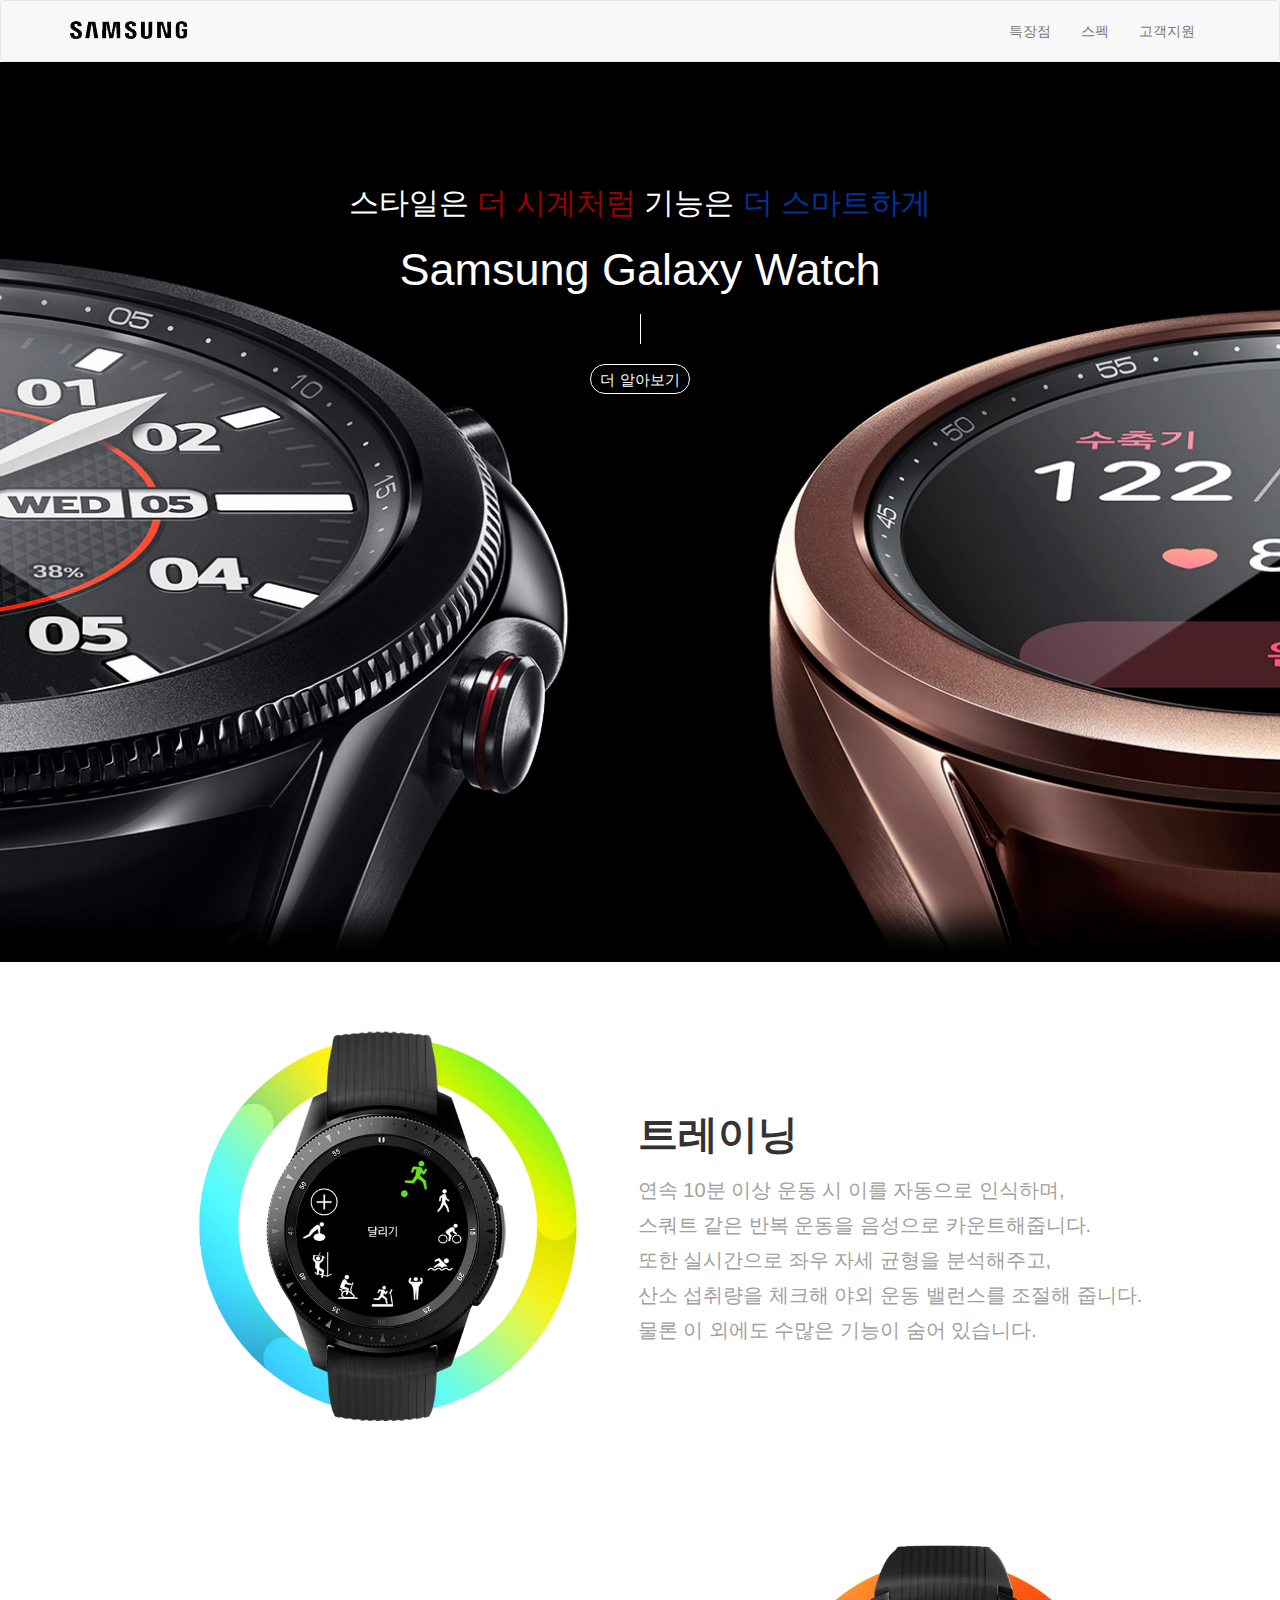
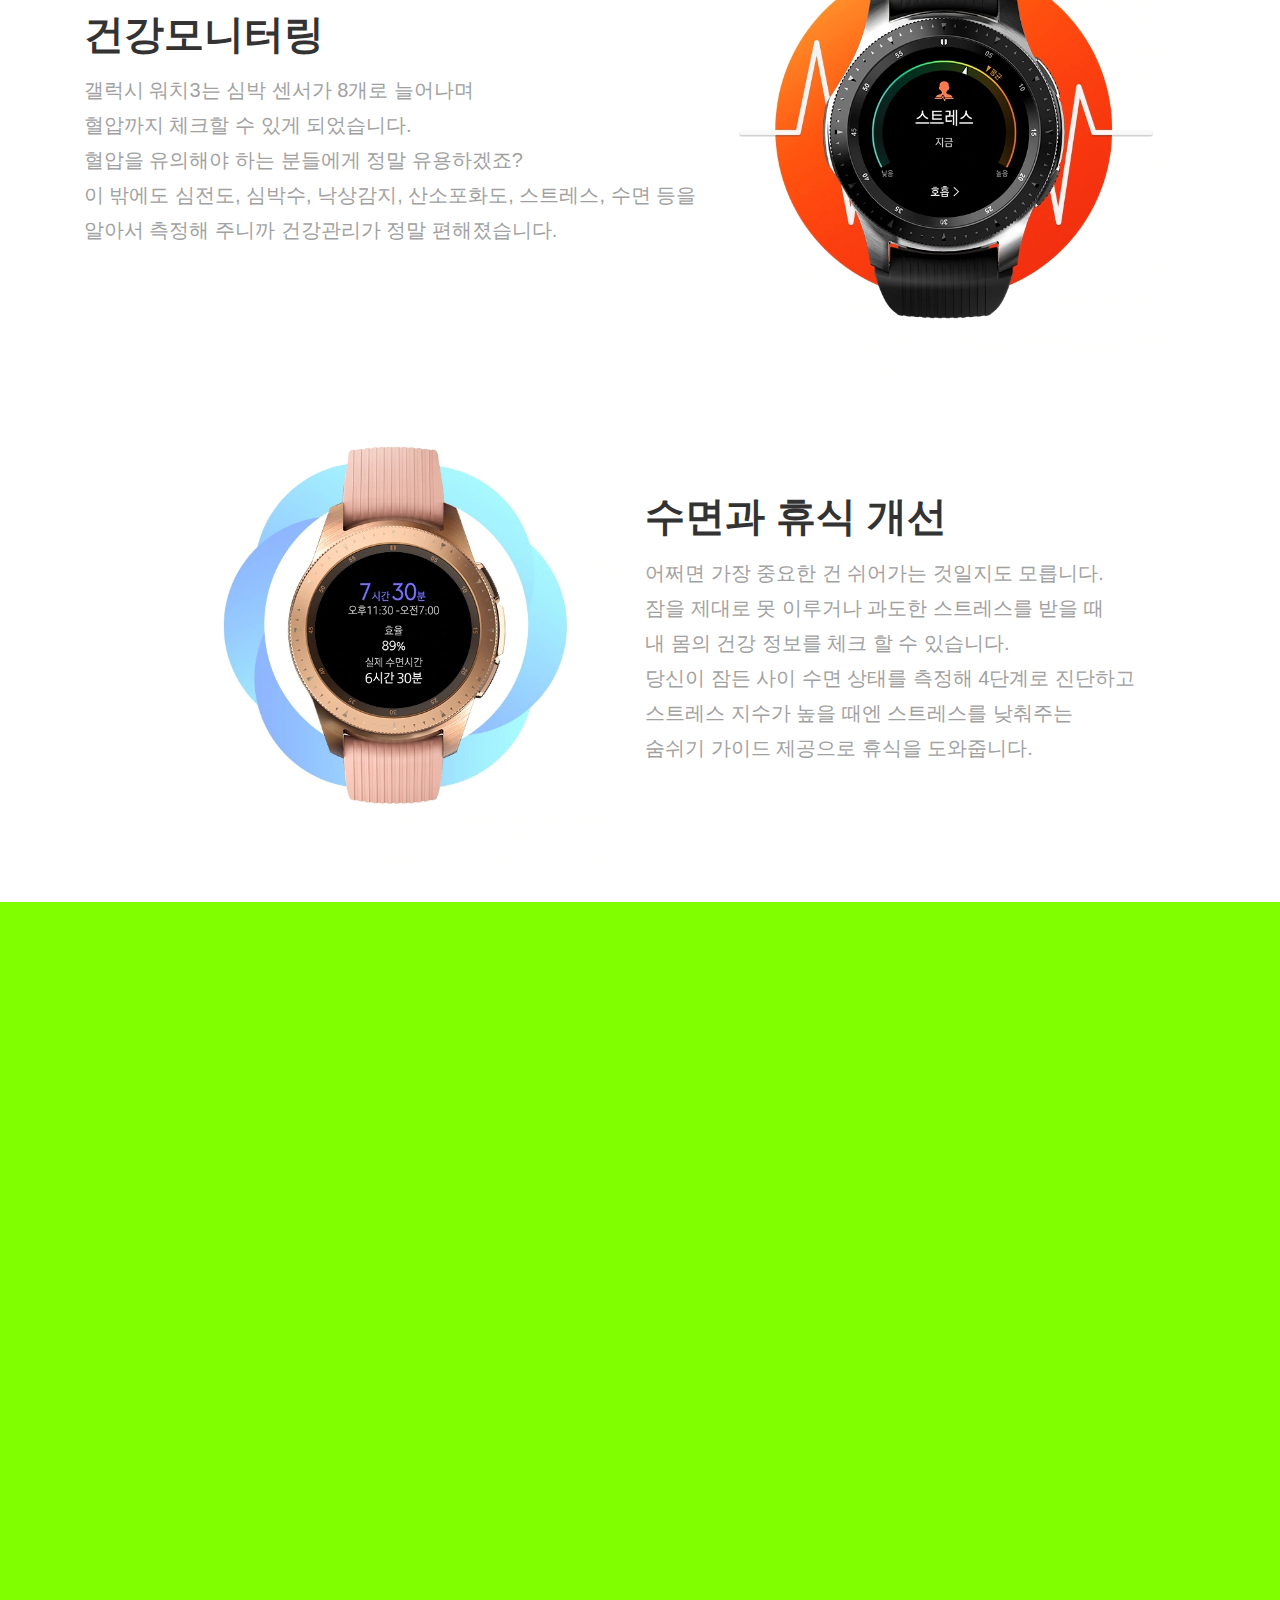
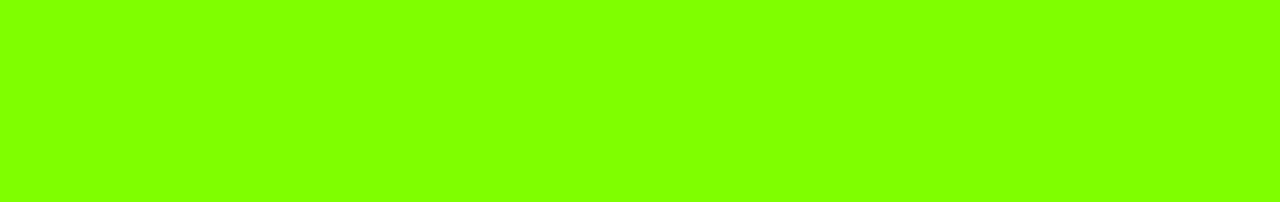
==== index.html @ 2d87972a "Galaxy" ====
<!DOCTYPE html>
<html lang="ko">
<head>
    <meta charset="UTF-8">
    <meta name="viewport" content="width=device-width, initial-scale=1.0">
    <title>bootstrap</title>
    <!-- bootstrap -->
    <link rel="stylesheet" href="https://maxcdn.bootstrapcdn.com/bootstrap/3.4.1/css/bootstrap.min.css">
    <link href="https://fonts.googleapis.com/css?family=Montserrat" rel="stylesheet">
    <script src="https://ajax.googleapis.com/ajax/libs/jquery/3.5.1/jquery.min.js"></script>
    <script src="https://maxcdn.bootstrapcdn.com/bootstrap/3.4.1/js/bootstrap.min.js"></script>
    <!-- css -->
    <link rel="stylesheet" href="css/style.css">
</head>
<body>
    <nav class="navbar navbar-default">
        <div class="container">
            <div class="navbar-header">
                <button type="button" class="navbar-toggle" data-toggle="collapse" data-target="#myNavbar">
                    <span class="icon-bar"></span>
                    <span class="icon-bar"></span>
                    <span class="icon-bar"></span>
                </button>
                <a href="#section01" class="navbar-brand"><img src="images/logo.png" alt=""></a>
            </div>
            <div class="collapse navbar-collapse" id="myNavbar">
                <ul class="nav navbar-nav navbar-right">
                    <li><a href="#section02">특장점</a></li>
                    <li><a href="#section03">스펙</a></li>
                    <li><a href="#section04">고객지원</a></li>
                </ul>
            </div>
        </div>
    </nav>
    <section id="section01">
        <div class="container-fluid">
            <div class="row">
                <div class="col-sm-12 text-center main-text">
                    <p class="white-text sub-text">스타일은 <span class="red">더 시계처럼 </span>기능은 <span class="blue">더 스마트하게</span>
                    <h1 class="white-text big-text">Samsung Galaxy Watch</h1>
                    <div class="bar"></div>
                    <a href="#section02" class="more-text"><p>더 알아보기</p></a>
                </div>
            </div>
        </div>
    </section>
    <!-- section01 end-->
    <section id="section02">
        <div class="container padding">
            <div class="row">
                <div class="col-md-4 content-img content01">
                    <img src="images/content01-img.webp" alt="">
                    <div class="content01-text">
                        <p class="content-main-text">트레이닝</p>
                        <p class="content-sub-text">연속 10분 이상 운동 시 이를 자동으로 인식하며,<br> 스쿼트 같은 반복 운동을 음성으로 카운트해줍니다.<br> 또한 실시간으로 좌우 자세 균형을 분석해주고,<br>산소 섭취량을 체크해 야외 운동 밸런스를 조절해 줍니다.<br>물론 이 외에도 수많은 기능이 숨어 있습니다.</p>
                    </div>
                </div>
            <div class="row">
                <div class="col-md-4 content-img content02">
                    <div class="content02-text">
                        <p class="content-main-text">건강모니터링</p>
                        <p class="content-sub-text">갤럭시 워치3는 심박 센서가 8개로 늘어나며<br>혈압까지 체크할 수 있게 되었습니다.<br> 혈압을 유의해야 하는 분들에게 정말 유용하겠죠?<br> 이 밖에도 심전도, 심박수, 낙상감지, 산소포화도, 스트레스, 수면 등을<br> 알아서 측정해 주니까 건강관리가 정말 편해졌습니다.</p>
                    </div>
                    <img src="images/content02-img.webp" alt="">
                </div>
            </div>
            <div class="row">
                <div class="col-md-4 content-img content03">
                    <img src="images/content03-img.webp" alt="">
                    <div class="content03-text">
                        <p class="content-main-text">수면과 휴식 개선</p>
                        <p class="content-sub-text">어쩌면 가장 중요한 건 쉬어가는 것일지도 모릅니다.<br>
                        잠을 제대로 못 이루거나 과도한 스트레스를 받을 때<br>
                        내 몸의 건강 정보를 체크 할 수 있습니다.<br>
                        당신이 잠든 사이 수면 상태를 측정해 4단계로 진단하고<br>
                        스트레스 지수가 높을 때엔 스트레스를 낮춰주는<br>
                        숨쉬기 가이드 제공으로 휴식을 도와줍니다.</p>
                    </div>
                </div>
            </div>
        </div>
    </section>
    <!-- section02 end-->
    <section id="section03">

    </section>
    <!-- section03 end-->
    <section id="section04">

    </section>
    <!-- section04 end-->
    <section id="section05">

    </section>
    <!-- section05 end-->
</body>
</html>
---- css/style.css ----
html,body{
    font-family: 'NanumSquare', sans-serif !important; 
}
#section01{
    background: url(../images/bg.webp);
    width: 100%;
    height: 100vh;
    background-repeat: no-repeat;
    background-position: center;
    background-size: cover;
}
.navbar{
    margin: 0;
    padding: 5px 0;
}
.white-text{
    color: #fff;
}
.main-text{
    padding-top: 120px;
}
.big-text{
    font-size: 45px;
}
.sub-text{
    font-size: 30px;
}
.bar{
    width: 0.5px;
    height: 30px;
    background: #fff;
    margin: 0 auto;
    position: relative;
    top: 10px;
}
.red{
    color: #990000;
}
.blue{
    color: #003399;
}
.more-text{
    width: 100px;
    height: 30px;
    display: flex;
    justify-content: center;
    align-items: center;
    margin: 0 auto;
    margin-top: 30px;
    border: 1px solid #fff;
    border-radius: 50px;
    font-size: 15px;
}
.more-text p{
    margin: 0;
}
.main-text a{
    text-decoration: none;
    color: #fff;
}
.more-text:hover{
    color: #000;
    background: #fff;
    font-weight: bold;
    transition: all 0.5s;
}
/* section01 end */

#section02{
    width: 100%;
    height: 100%;
}
.padding{
   padding: 20px 0;
}
.content-img img{
    width: 500px;
    padding: 0 20px;
}
.content01{
    width: 100%;
    height: 500px;
    display: flex;
    align-items: center;
    justify-content: center;
    -webkit-animation: fadein 2s; /* Safari, Chrome and Opera > 12.1 */
    -ms-animation: fadein 2s; /* Internet Explorer */
    animation: fadein 2s;
}
@keyframes fadein {
    from { opacity: 0;
    }
    to { opacity: 1; }
    }
    
    /* Firefox < 16 */
    @-ms-keyframes fadein {
    from { opacity: 0; }
    to { opacity: 1; }
    }
.content02{
    width: 100%;
    height: 500px;
    display: flex;
    align-items: center;
    justify-content: center;
    -webkit-animation: fadein 3.5s; /* Safari, Chrome and Opera > 12.1 */
    -ms-animation: fadein 3.5s; /* Internet Explorer */
    animation: fadein 3.5s;
}
@keyframes fadein {
    from { opacity: 0;
    }
    to { opacity: 1; }
    }
    
    /* Firefox < 16 */
    @-ms-keyframes fadein {
    from { opacity: 0; }
    to { opacity: 1; }
    }
.content03{
    width: 100%;
    height: 500px;
    display: flex;
    align-items: center;
    justify-content: center;
    -webkit-animation: fadein 4s; /* Safari, Chrome and Opera > 12.1 */
    -ms-animation: fadein 4s; /* Internet Explorer */
    animation: fadein 4s;
}
@keyframes fadein {
    from { opacity: 0;
    }
    to { opacity: 1; }
    }
    
    /* Firefox < 16 */
    @-ms-keyframes fadein {
    from { opacity: 0; }
    to { opacity: 1; }
    }
.content-main-text{
    font-weight: bold;
    font-size: 40px;
}
.content-sub-text{
    font-size: 20px;
    line-height: 35px;
    color: #a1a1a1;
}
#section03{
    width: 100%;
    height: 100vh;
    background: chartreuse;
}
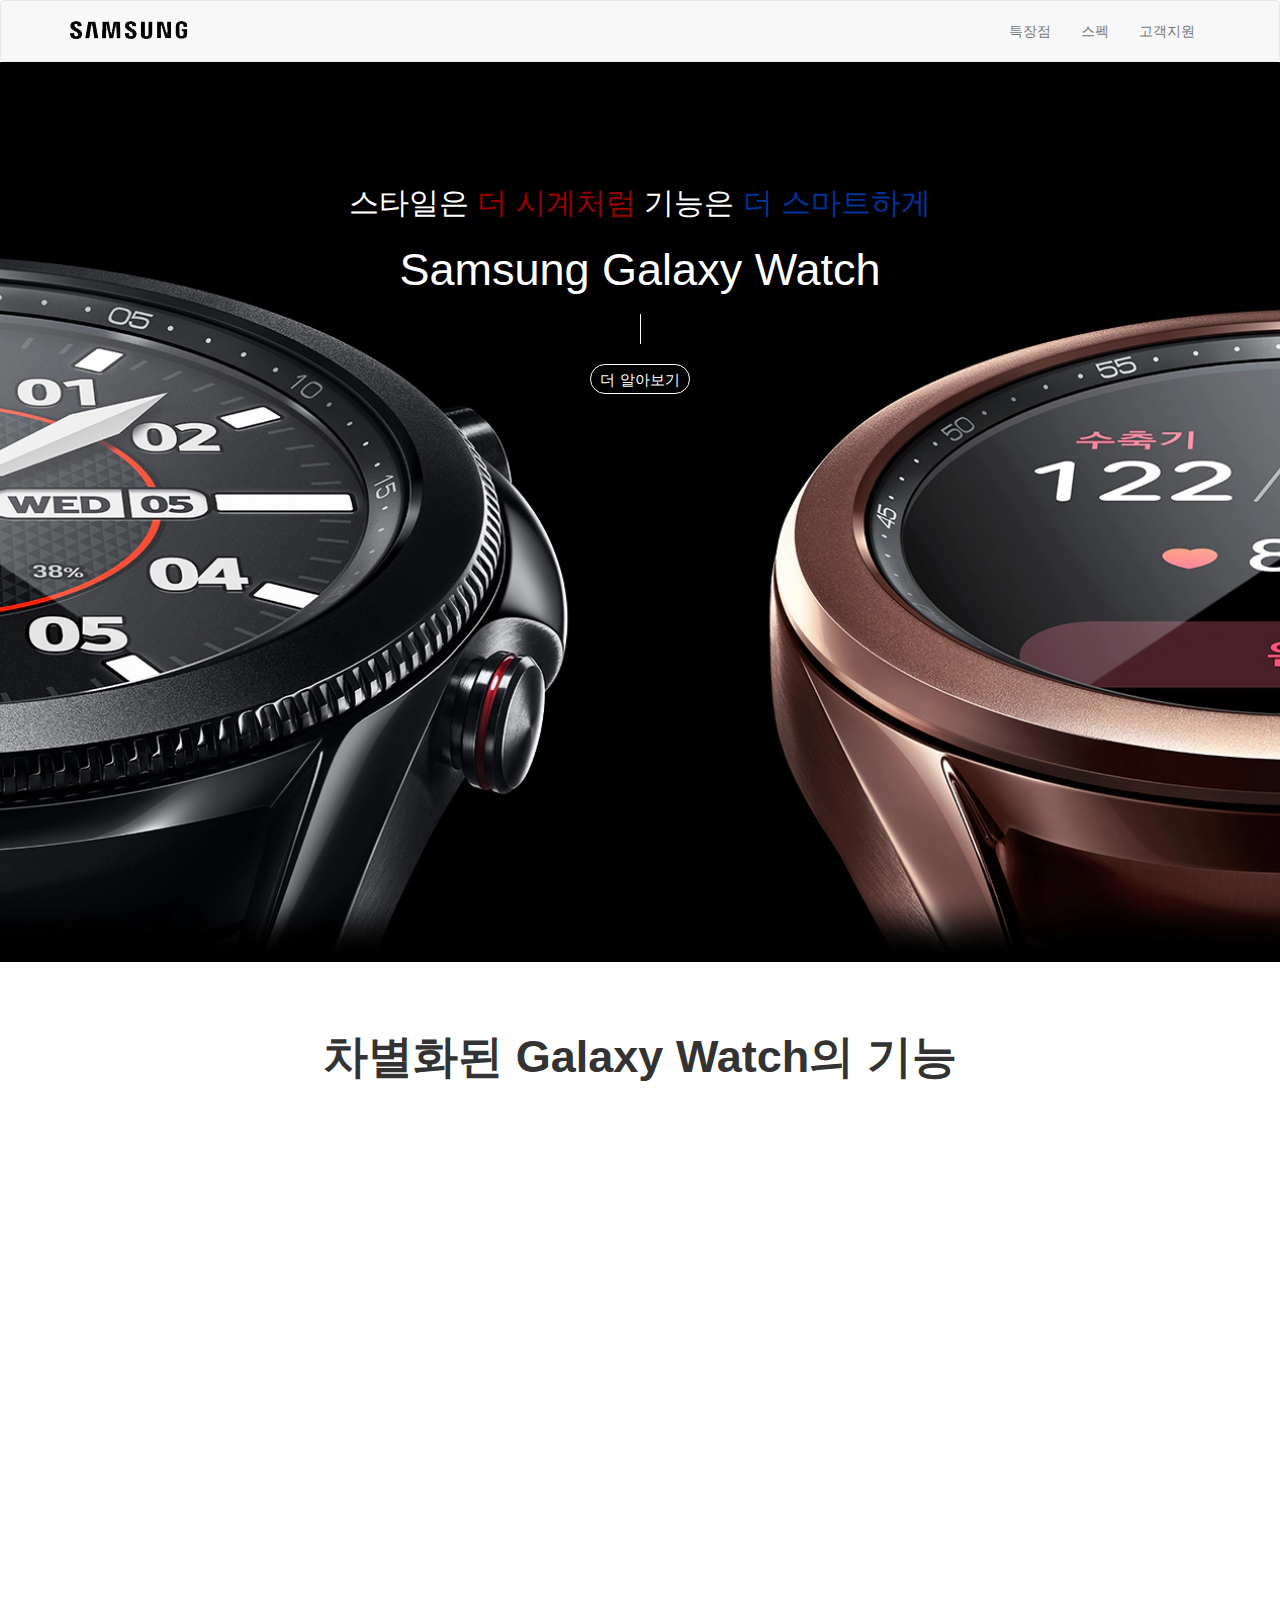
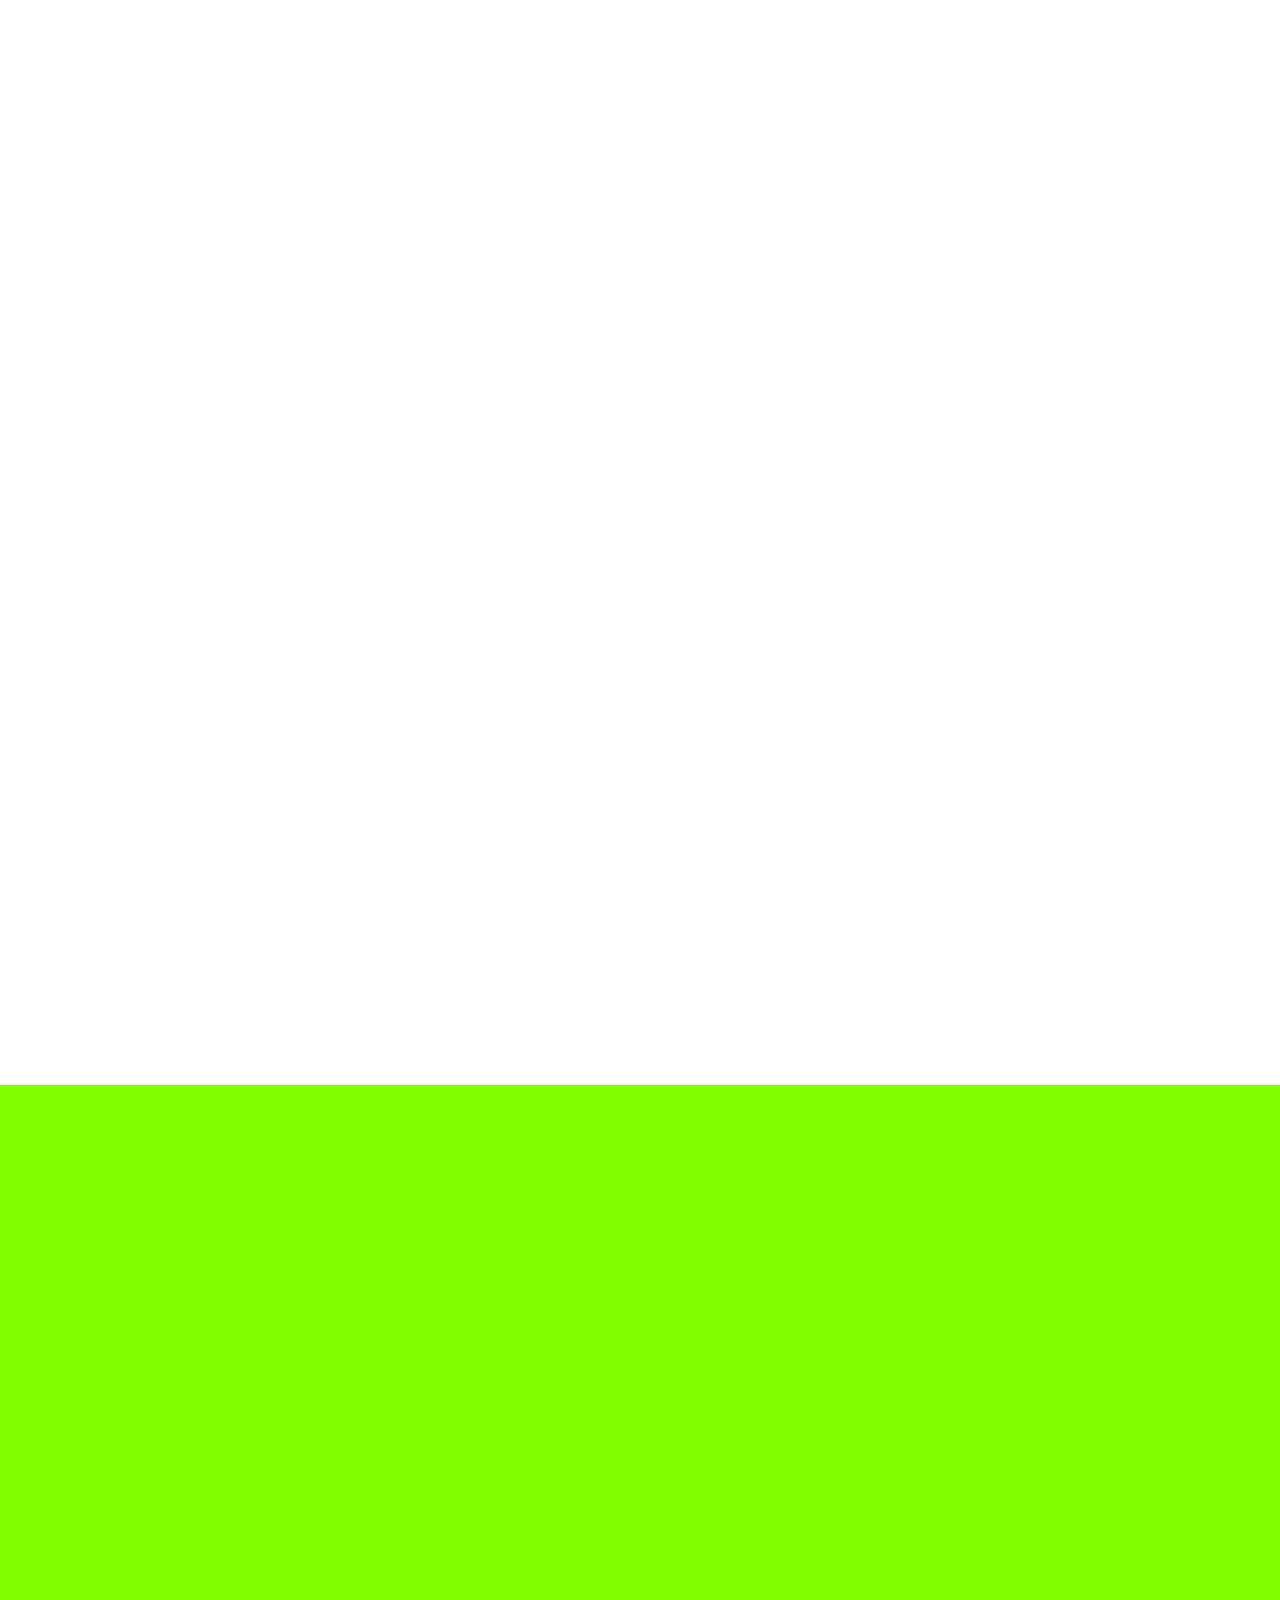
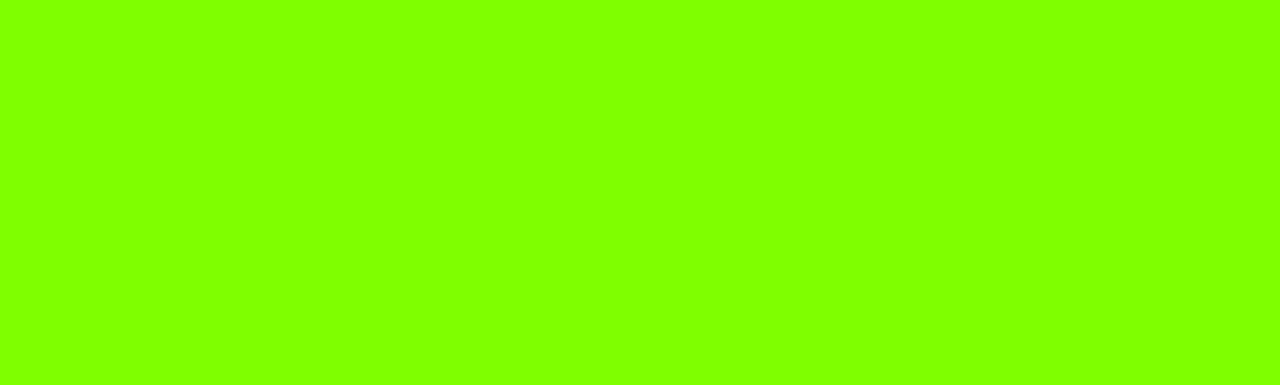
==== commit b8548035: "Galaxy" ====
--- a/index.html
+++ b/index.html
@@ -9,6 +9,8 @@
     <link href="https://fonts.googleapis.com/css?family=Montserrat" rel="stylesheet">
     <script src="https://ajax.googleapis.com/ajax/libs/jquery/3.5.1/jquery.min.js"></script>
     <script src="https://maxcdn.bootstrapcdn.com/bootstrap/3.4.1/js/bootstrap.min.js"></script>
+    <!-- aos css -->
+    <link href="https://unpkg.com/aos@2.3.1/dist/aos.css" rel="stylesheet">
     <!-- css -->
     <link rel="stylesheet" href="css/style.css">
 </head>
@@ -46,36 +48,38 @@
     </section>
     <!-- section01 end-->
     <section id="section02">
+        <h1 class="sec02-text text-center">차별화된 Galaxy Watch의 기능</h1>
         <div class="container padding">
-            <div class="row">
-                <div class="col-md-4 content-img content01">
+            <div class="row" data-aos="fade-up" data-aos-duration="2000">
+                <div class="col-md-6 content01-img content01">
                     <img src="images/content01-img.webp" alt="">
-                    <div class="content01-text">
+                </div>
+                <div class="col-md-6 content01-text content01">
                         <p class="content-main-text">트레이닝</p>
                         <p class="content-sub-text">연속 10분 이상 운동 시 이를 자동으로 인식하며,<br> 스쿼트 같은 반복 운동을 음성으로 카운트해줍니다.<br> 또한 실시간으로 좌우 자세 균형을 분석해주고,<br>산소 섭취량을 체크해 야외 운동 밸런스를 조절해 줍니다.<br>물론 이 외에도 수많은 기능이 숨어 있습니다.</p>
-                    </div>
                 </div>
-            <div class="row">
-                <div class="col-md-4 content-img content02">
-                    <div class="content02-text">
-                        <p class="content-main-text">건강모니터링</p>
-                        <p class="content-sub-text">갤럭시 워치3는 심박 센서가 8개로 늘어나며<br>혈압까지 체크할 수 있게 되었습니다.<br> 혈압을 유의해야 하는 분들에게 정말 유용하겠죠?<br> 이 밖에도 심전도, 심박수, 낙상감지, 산소포화도, 스트레스, 수면 등을<br> 알아서 측정해 주니까 건강관리가 정말 편해졌습니다.</p>
-                    </div>
+            </div>
+            <div class="row" data-aos="fade-up" data-aos-duration="3000">
+                <div class="col-md-6 content02-text content02 text-right">
+                    <p class="content-main-text">건강모니터링</p>
+                    <p class="content-sub-text">갤럭시 워치3는 심박 센서가 8개로 늘어나며<br>혈압까지 체크할 수 있게 되었습니다.<br> 혈압을 유의해야 하는 분들에게 정말 유용하겠죠?<br> 이 밖에도 심전도, 심박수, 낙상감지, 산소포화도, 스트레스, 수면 등을<br> 알아서 측정해 주니까 건강관리가 정말 편해졌습니다.</p>
+                </div>
+                <div class="col-md-6 content02-img content02">
                     <img src="images/content02-img.webp" alt="">
                 </div>
             </div>
-            <div class="row">
-                <div class="col-md-4 content-img content03">
+            <div class="row" data-aos="fade-up" data-aos-duration="3000">
+                <div class="col-md-6 content03-img content03">
                     <img src="images/content03-img.webp" alt="">
-                    <div class="content03-text">
-                        <p class="content-main-text">수면과 휴식 개선</p>
-                        <p class="content-sub-text">어쩌면 가장 중요한 건 쉬어가는 것일지도 모릅니다.<br>
-                        잠을 제대로 못 이루거나 과도한 스트레스를 받을 때<br>
-                        내 몸의 건강 정보를 체크 할 수 있습니다.<br>
-                        당신이 잠든 사이 수면 상태를 측정해 4단계로 진단하고<br>
-                        스트레스 지수가 높을 때엔 스트레스를 낮춰주는<br>
-                        숨쉬기 가이드 제공으로 휴식을 도와줍니다.</p>
-                    </div>
+                </div>
+                <div class="col-md-6 content03-text content03">
+                    <p class="content-main-text">수면과 휴식 개선</p>
+                    <p class="content-sub-text">어쩌면 가장 중요한 건 쉬어가는 것일지도 모릅니다.<br>
+                    잠을 제대로 못 이루거나 과도한 스트레스를 받을 때<br>
+                    내 몸의 건강 정보를 체크 할 수 있습니다.<br>
+                    당신이 잠든 사이 수면 상태를 측정해 4단계로 진단하고<br>
+                    스트레스 지수가 높을 때엔 스트레스를 낮춰주는<br>
+                    숨쉬기 가이드 제공으로 휴식을 도와줍니다.</p>
                 </div>
             </div>
         </div>
@@ -93,5 +97,10 @@
 
     </section>
     <!-- section05 end-->
+
+    <script src="https://unpkg.com/aos@2.3.1/dist/aos.js"></script>
+    <script>
+        AOS.init();
+    </script>
 </body>
 </html>--- a/css/style.css
+++ b/css/style.css
@@ -70,76 +70,35 @@
     width: 100%;
     height: 100%;
 }
+.sec02-text{
+    font-weight: bold;
+    font-size: 45px;
+    padding: 50px 0;
+}
 .padding{
    padding: 20px 0;
 }
-.content-img img{
-    width: 500px;
-    padding: 0 20px;
+.content01-img img{
+    width: 550px;
+    padding-left: 70px;
 }
-.content01{
-    width: 100%;
-    height: 500px;
-    display: flex;
-    align-items: center;
-    justify-content: center;
-    -webkit-animation: fadein 2s; /* Safari, Chrome and Opera > 12.1 */
-    -ms-animation: fadein 2s; /* Internet Explorer */
-    animation: fadein 2s;
+.content01-text{
+    padding-top: 120px;
 }
-@keyframes fadein {
-    from { opacity: 0;
-    }
-    to { opacity: 1; }
-    }
-    
-    /* Firefox < 16 */
-    @-ms-keyframes fadein {
-    from { opacity: 0; }
-    to { opacity: 1; }
-    }
-.content02{
-    width: 100%;
-    height: 500px;
-    display: flex;
-    align-items: center;
-    justify-content: center;
-    -webkit-animation: fadein 3.5s; /* Safari, Chrome and Opera > 12.1 */
-    -ms-animation: fadein 3.5s; /* Internet Explorer */
-    animation: fadein 3.5s;
+.content02-img img{
+    width: 550px;
+    padding-right: 70px;
 }
-@keyframes fadein {
-    from { opacity: 0;
-    }
-    to { opacity: 1; }
-    }
-    
-    /* Firefox < 16 */
-    @-ms-keyframes fadein {
-    from { opacity: 0; }
-    to { opacity: 1; }
-    }
-.content03{
-    width: 100%;
-    height: 500px;
-    display: flex;
-    align-items: center;
-    justify-content: center;
-    -webkit-animation: fadein 4s; /* Safari, Chrome and Opera > 12.1 */
-    -ms-animation: fadein 4s; /* Internet Explorer */
-    animation: fadein 4s;
+.content02-text{
+    padding-top: 120px;
 }
-@keyframes fadein {
-    from { opacity: 0;
-    }
-    to { opacity: 1; }
-    }
-    
-    /* Firefox < 16 */
-    @-ms-keyframes fadein {
-    from { opacity: 0; }
-    to { opacity: 1; }
-    }
+.content03-img img{
+    width: 550px;
+    padding-left: 70px;
+}
+.content03-text{
+    padding-top: 120px;
+}
 .content-main-text{
     font-weight: bold;
     font-size: 40px;
@@ -153,4 +112,5 @@
     width: 100%;
     height: 100vh;
     background: chartreuse;
-}+}
+
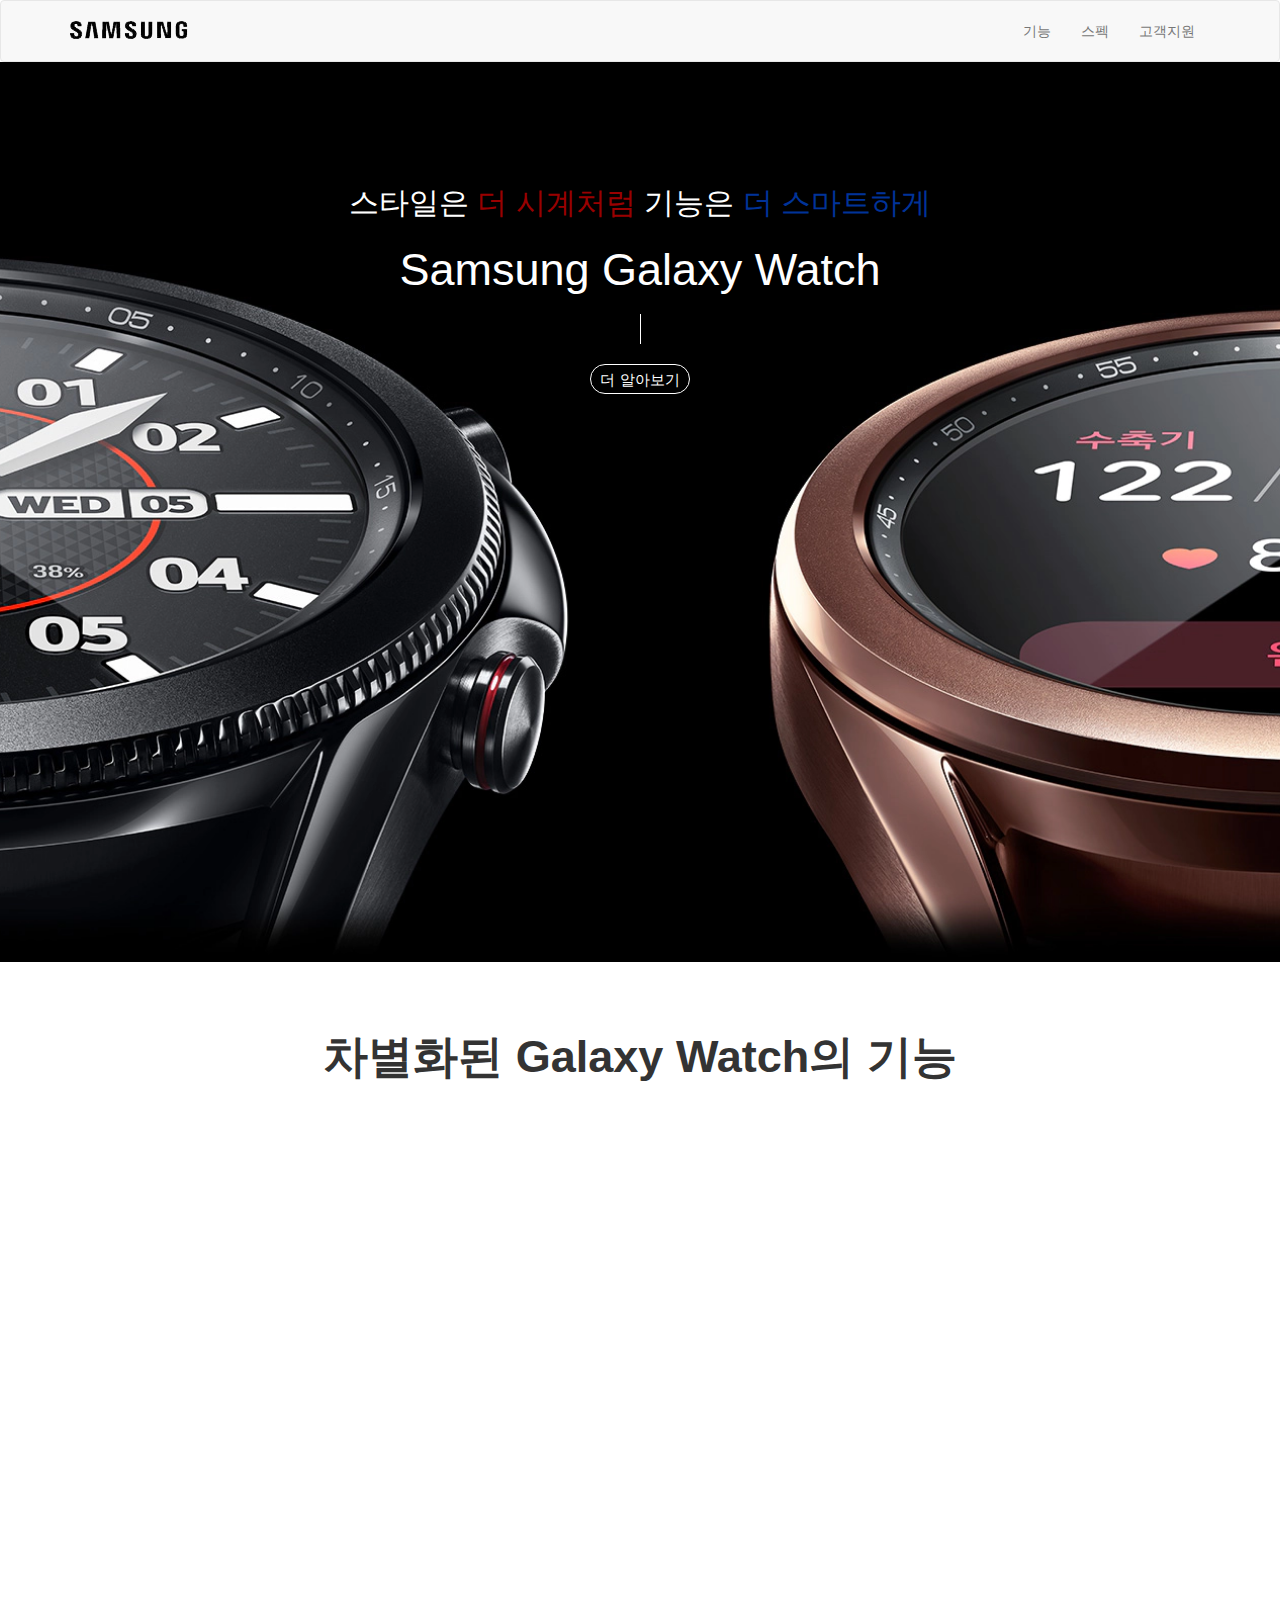
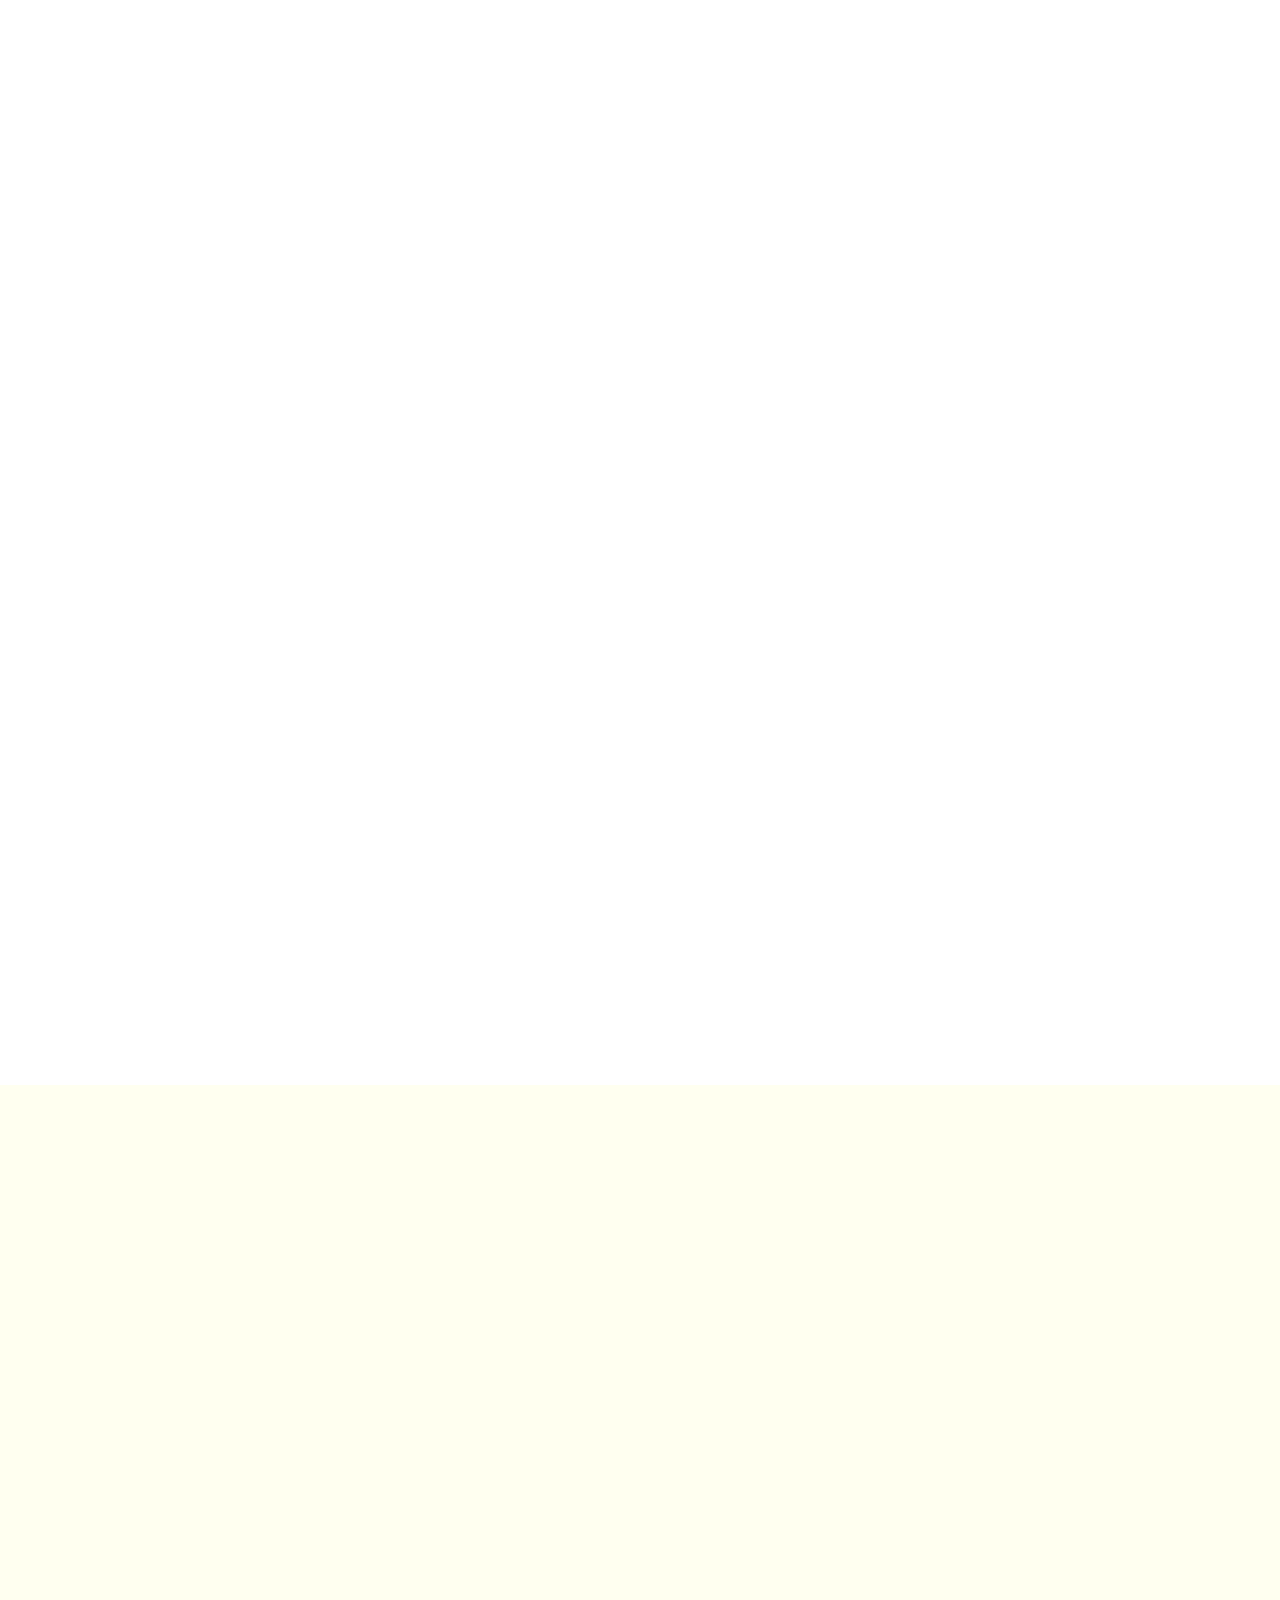
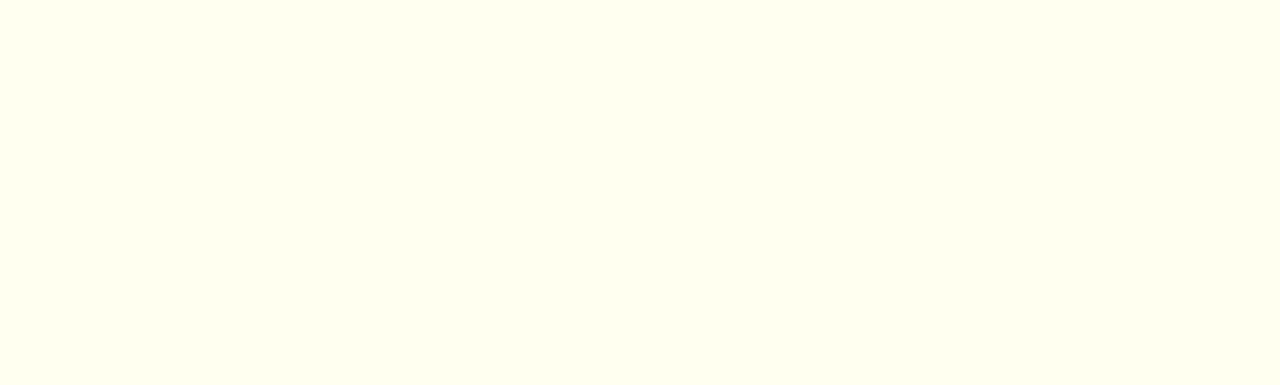
==== commit 101a2651: "Galaxy" ====
--- a/index.html
+++ b/index.html
@@ -27,7 +27,7 @@
             </div>
             <div class="collapse navbar-collapse" id="myNavbar">
                 <ul class="nav navbar-nav navbar-right">
-                    <li><a href="#section02">특장점</a></li>
+                    <li><a href="#section02">기능</a></li>
                     <li><a href="#section03">스펙</a></li>
                     <li><a href="#section04">고객지원</a></li>
                 </ul>
--- a/css/style.css
+++ b/css/style.css
@@ -111,6 +111,6 @@
 #section03{
     width: 100%;
     height: 100vh;
-    background: chartreuse;
+    background: ivory;
 }
 
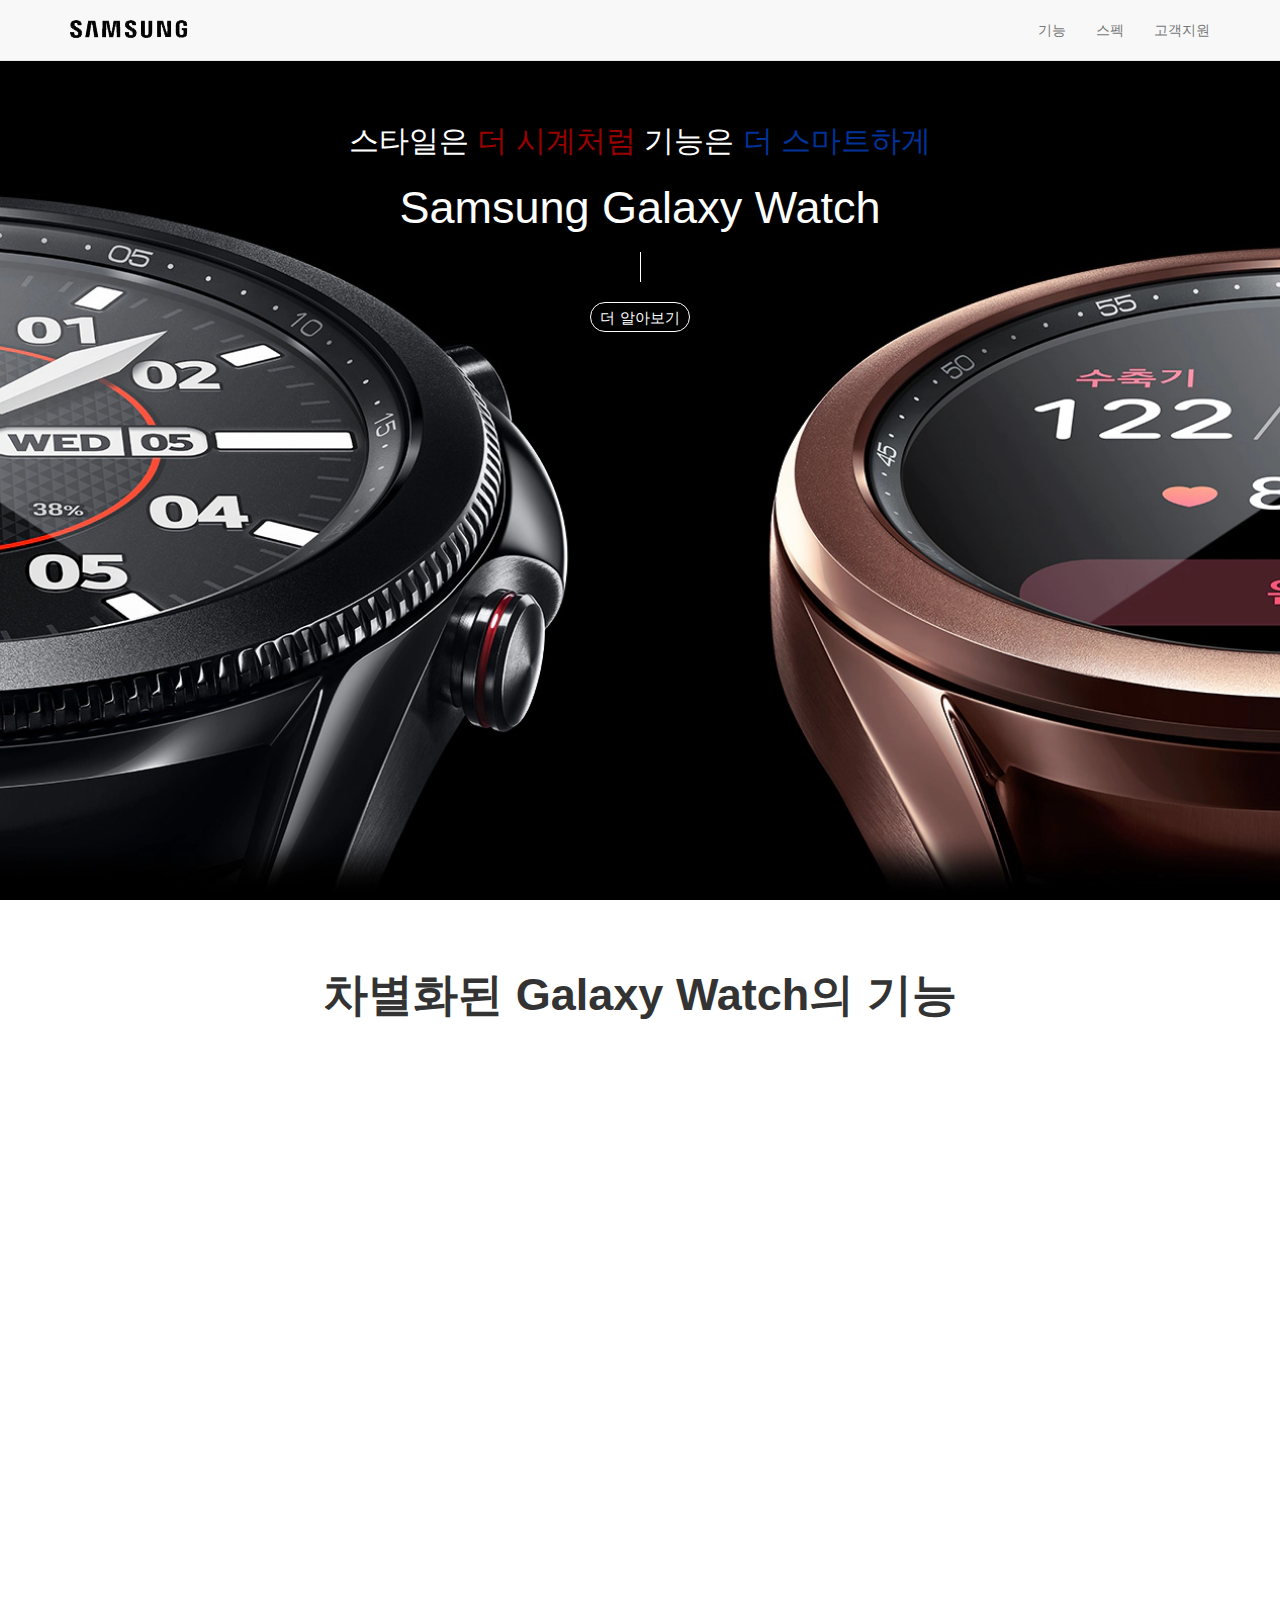
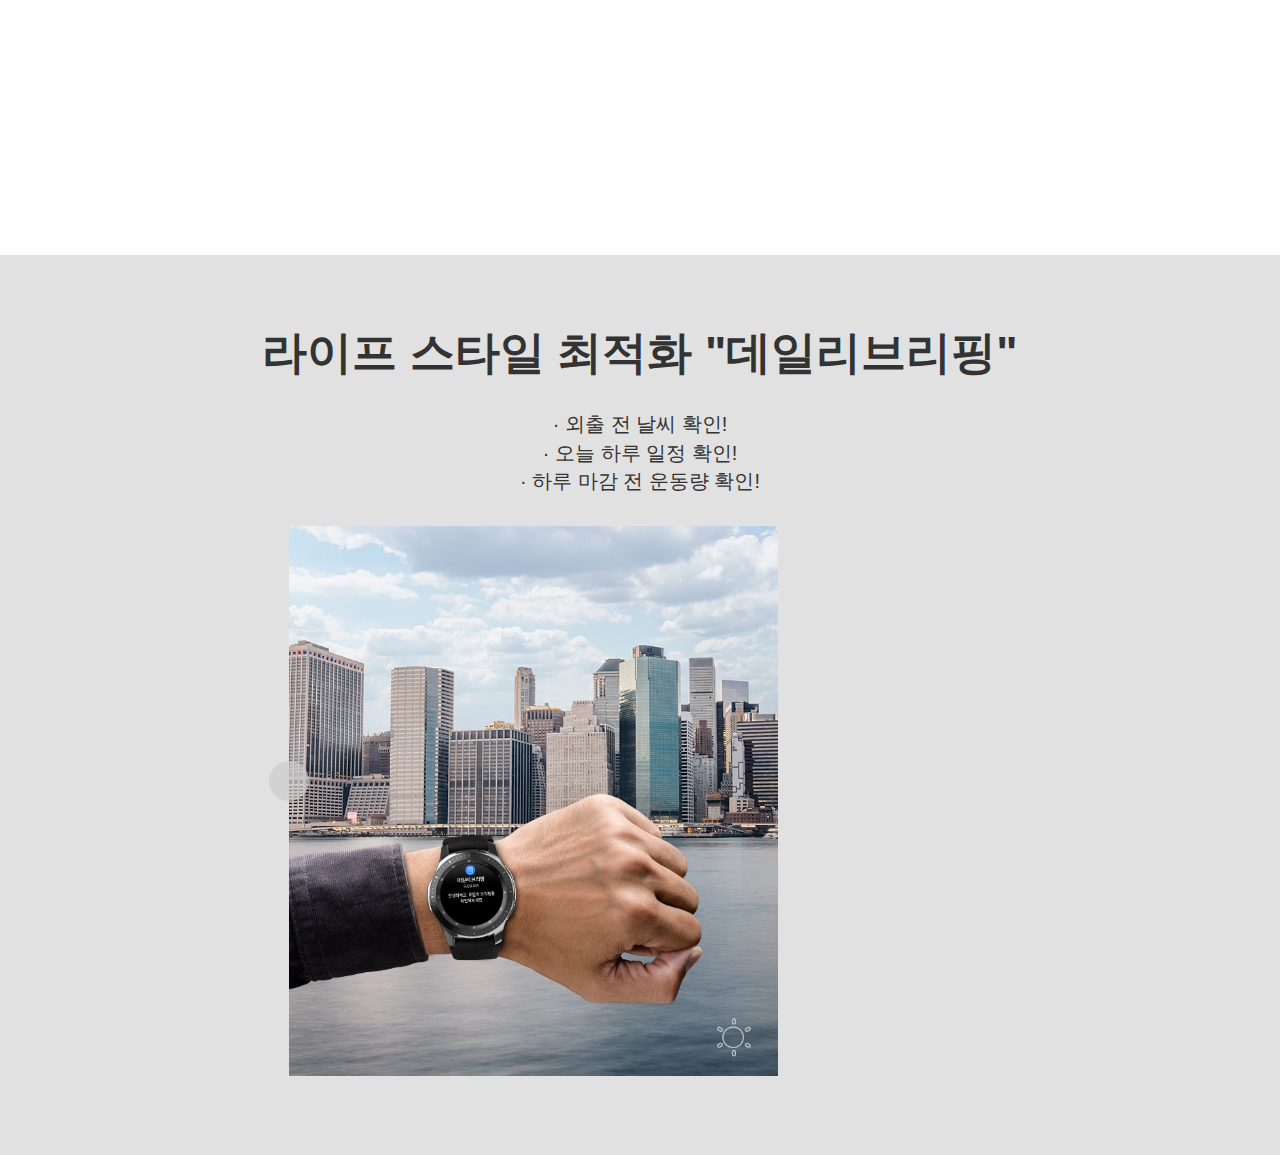
==== commit 78fa9f28: "Galaxy" ====
--- a/index.html
+++ b/index.html
@@ -15,7 +15,7 @@
     <link rel="stylesheet" href="css/style.css">
 </head>
 <body>
-    <nav class="navbar navbar-default">
+    <nav class="navbar navbar-default navbar-fixed-top">
         <div class="container">
             <div class="navbar-header">
                 <button type="button" class="navbar-toggle" data-toggle="collapse" data-target="#myNavbar">
@@ -48,47 +48,135 @@
     </section>
     <!-- section01 end-->
     <section id="section02">
-        <h1 class="sec02-text text-center">차별화된 Galaxy Watch의 기능</h1>
         <div class="container padding">
-            <div class="row" data-aos="fade-up" data-aos-duration="2000">
-                <div class="col-md-6 content01-img content01">
+            <h1 class="sec02-text text-center">차별화된 Galaxy Watch의 기능</h1>
+            <div class="row">
+                <div class="col-sm-4 content01-img content01" data-aos="fade-up" data-aos-duration="2000">
                     <img src="images/content01-img.webp" alt="">
+                    <div class="content01-text text-center">
+                        <p class="content-main-text">트레이닝</p>
+                        <p class="content-sub-text">연속 10분 이상 운동 시 이를 자동으로 인식하며,<br> 스쿼트 같은 반복 운동을 음성으로 카운트해줍니다.<br> 또한 실시간으로 좌우 자세 균형을 분석해주고,<br>산소 섭취량을 체크하여 야외 운동 밸런스를<br> 조절해 줍니다. 물론 이 외에도 수많은 기능이 숨어 있습니다.</p>
+                    </div>
                 </div>
-                <div class="col-md-6 content01-text content01">
-                        <p class="content-main-text">트레이닝</p>
-                        <p class="content-sub-text">연속 10분 이상 운동 시 이를 자동으로 인식하며,<br> 스쿼트 같은 반복 운동을 음성으로 카운트해줍니다.<br> 또한 실시간으로 좌우 자세 균형을 분석해주고,<br>산소 섭취량을 체크해 야외 운동 밸런스를 조절해 줍니다.<br>물론 이 외에도 수많은 기능이 숨어 있습니다.</p>
+                <div class="col-sm-4 content02-img content02 text-right" data-aos="fade-up" data-aos-duration="2000">
+                    <img src="images/content02-img.webp" alt="">
+                    <div class="content02-text text-center">
+                        <p class="content-main-text">건강모니터링</p>
+                        <p class="content-sub-text">갤럭시 워치3는 심박 센서가 8개로 늘어나며<br>혈압까지 체크할 수 있게 되었습니다.<br> 혈압을 유의해야 하는 분들에게 정말 유용하겠죠?<br> 이 밖에도 심전도, 심박수, 낙상감지, 산소포화도,<br> 스트레스, 수면 등을 알아서 측정해 주니까<br>건강관리가 정말 편해졌습니다.</p>
+                    </div>
                 </div>
-            </div>
-            <div class="row" data-aos="fade-up" data-aos-duration="3000">
-                <div class="col-md-6 content02-text content02 text-right">
-                    <p class="content-main-text">건강모니터링</p>
-                    <p class="content-sub-text">갤럭시 워치3는 심박 센서가 8개로 늘어나며<br>혈압까지 체크할 수 있게 되었습니다.<br> 혈압을 유의해야 하는 분들에게 정말 유용하겠죠?<br> 이 밖에도 심전도, 심박수, 낙상감지, 산소포화도, 스트레스, 수면 등을<br> 알아서 측정해 주니까 건강관리가 정말 편해졌습니다.</p>
-                </div>
-                <div class="col-md-6 content02-img content02">
-                    <img src="images/content02-img.webp" alt="">
-                </div>
-            </div>
-            <div class="row" data-aos="fade-up" data-aos-duration="3000">
-                <div class="col-md-6 content03-img content03">
+                <div class="col-sm-4 content03-img content03"  data-aos="fade-up" data-aos-duration="2000">
                     <img src="images/content03-img.webp" alt="">
-                </div>
-                <div class="col-md-6 content03-text content03">
-                    <p class="content-main-text">수면과 휴식 개선</p>
-                    <p class="content-sub-text">어쩌면 가장 중요한 건 쉬어가는 것일지도 모릅니다.<br>
-                    잠을 제대로 못 이루거나 과도한 스트레스를 받을 때<br>
-                    내 몸의 건강 정보를 체크 할 수 있습니다.<br>
-                    당신이 잠든 사이 수면 상태를 측정해 4단계로 진단하고<br>
-                    스트레스 지수가 높을 때엔 스트레스를 낮춰주는<br>
-                    숨쉬기 가이드 제공으로 휴식을 도와줍니다.</p>
+                    <div class="content03-text text-center">
+                        <p class="content-main-text">수면과 휴식 개선</p>
+                        <p class="content-sub-text">어쩌면 가장 중요한 건 쉬어가는 것일지도 모릅니다.<br>
+                        잠을 제대로 못 이루거나 과도한 스트레스를 받을 때<br>
+                        내 몸의 건강 정보를 체크 할 수 있습니다.<br>
+                        당신이 잠든 사이 수면 상태를 측정해 4단계로 진단하고<br>
+                        스트레스 지수가 높을 때엔 스트레스를 낮춰주는<br>
+                        숨쉬기 가이드 제공으로 휴식을 도와줍니다.</p>
+                    </div>
                 </div>
             </div>
         </div>
     </section>
     <!-- section02 end-->
     <section id="section03">
+        <div class="container">
+            <div class="row">
+                <h1 class="sec03-text text-center">라이프 스타일 최적화 "데일리브리핑"</h1>
+                <p class="memo text-center">· 외출 전 날씨 확인!<br>
+                    · 오늘 하루 일정 확인!<br>
+                    · 하루 마감 전 운동량 확인!</p>
+                <div class="img-comp-container">
+                    <div class="img-comp-img daily-img">
+                      <img src="images/left.jpg">
+                    </div>
+                    <div class="img-comp-img img-comp-overlay daily-img">
+                      <img src="images/right.jpg">
+                    </div>
+                  </div>
+    <!-- section03 end-->
+   <script>
+        initComparisons();
 
-    </section>
-    <!-- section03 end-->
+        function initComparisons() {
+  var x, i;
+  /* Find all elements with an "overlay" class: */
+  x = document.getElementsByClassName("img-comp-overlay");
+  for (i = 0; i < x.length; i++) {
+    /* Once for each "overlay" element:
+    pass the "overlay" element as a parameter when executing the compareImages function: */
+    compareImages(x[i]);
+  }
+  function compareImages(img) {
+    var slider, img, clicked = 0, w, h;
+    /* Get the width and height of the img element */
+    w = img.offsetWidth;
+    h = img.offsetHeight;
+    /* Set the width of the img element to 50%: */
+    img.style.width = (w / 2) + "px";
+    /* Create slider: */
+    slider = document.createElement("DIV");
+    slider.setAttribute("class", "img-comp-slider");
+    /* Insert slider */
+    img.parentElement.insertBefore(slider, img);
+    /* Position the slider in the middle: */
+    slider.style.top = (h / 2) - (slider.offsetHeight / 2) + "px";
+    slider.style.left = (w / 2) - (slider.offsetWidth / 2) + "px";
+    /* Execute a function when the mouse button is pressed: */
+    slider.addEventListener("mousedown", slideReady);
+    /* And another function when the mouse button is released: */
+    window.addEventListener("mouseup", slideFinish);
+    /* Or touched (for touch screens: */
+    slider.addEventListener("touchstart", slideReady);
+     /* And released (for touch screens: */
+    window.addEventListener("touchend", slideFinish);
+    function slideReady(e) {
+      /* Prevent any other actions that may occur when moving over the image: */
+      e.preventDefault();
+      /* The slider is now clicked and ready to move: */
+      clicked = 1;
+      /* Execute a function when the slider is moved: */
+      window.addEventListener("mousemove", slideMove);
+      window.addEventListener("touchmove", slideMove);
+    }
+    function slideFinish() {
+      /* The slider is no longer clicked: */
+      clicked = 0;
+    }
+    function slideMove(e) {
+      var pos;
+      /* If the slider is no longer clicked, exit this function: */
+      if (clicked == 0) return false;
+      /* Get the cursor's x position: */
+      pos = getCursorPos(e)
+      /* Prevent the slider from being positioned outside the image: */
+      if (pos < 0) pos = 0;
+      if (pos > w) pos = w;
+      /* Execute a function that will resize the overlay image according to the cursor: */
+      slide(pos);
+    }
+    function getCursorPos(e) {
+      var a, x = 0;
+      e = e || window.event;
+      /* Get the x positions of the image: */
+      a = img.getBoundingClientRect();
+      /* Calculate the cursor's x coordinate, relative to the image: */
+      x = e.pageX - a.left;
+      /* Consider any page scrolling: */
+      x = x - window.pageXOffset;
+      return x;
+    }
+    function slide(x) {
+      /* Resize the image: */
+      img.style.width = x + "px";
+      /* Position the slider: */
+      slider.style.left = img.offsetWidth - (slider.offsetWidth / 2) + "px";
+    }
+  }
+}
+    </script>
     <section id="section04">
 
     </section>
--- a/css/style.css
+++ b/css/style.css
@@ -69,48 +69,97 @@
 #section02{
     width: 100%;
     height: 100%;
+    padding-bottom: 5%;
 }
 .sec02-text{
     font-weight: bold;
     font-size: 45px;
-    padding: 50px 0;
-}
-.padding{
-   padding: 20px 0;
+    padding-top: 50px;
 }
 .content01-img img{
-    width: 550px;
-    padding-left: 70px;
-}
-.content01-text{
-    padding-top: 120px;
+    width: 100%;
+    margin-top: 8px;
 }
 .content02-img img{
-    width: 550px;
-    padding-right: 70px;
-}
-.content02-text{
-    padding-top: 120px;
+    width: 100%;
+    margin-top: 8px;
 }
 .content03-img img{
-    width: 550px;
-    padding-left: 70px;
+    width: 100%;
+    margin-top: 8px;
 }
-.content03-text{
-    padding-top: 120px;
+.content01-img:hover{
+    border-radius: 20px;
+    box-shadow: 3px 3px 4px 3px gray; 
+}
+.content02-img:hover{
+    border-radius: 20px;
+    box-shadow: 3px 3px 4px 3px gray; 
+}
+.content03-img:hover{
+    border-radius: 20px;
+    box-shadow: 3px 3px 4px 3px gray;
 }
 .content-main-text{
     font-weight: bold;
-    font-size: 40px;
+    font-size: 30px;
 }
 .content-sub-text{
-    font-size: 20px;
+    font-size: 16px;
     line-height: 35px;
     color: #a1a1a1;
 }
+
 #section03{
     width: 100%;
     height: 100vh;
-    background: ivory;
+    background:#e1e1e1;
+}
+.sec03-text{
+    font-weight: bold;
+    font-size: 45px;
+    padding: 50px 0 20px 0;
+    line-height: 55px;
+}
+.memo{
+    font-size: 20px;
+}
+.daily-img img{
+    width: 100%;
+    height: 550px;
+}
+.img-comp-container {
+    position: relative;
+    height: 200px; /*should be the same height as the images*/
+    padding-top: 20px;
+    width: 100%;
+    margin-left: 20%;
+}
+.img-comp-img {
+    position: absolute;
+    width: auto;
+    height: auto;
+    overflow: hidden;
+}
+.img-comp-img img {
+    display: block;
+    vertical-align: middle;
+}
+  
+.img-comp-slider {
+    position: absolute;
+    z-index: 9;
+    cursor: ew-resize;
+    /*set the appearance of the slider:*/
+    width: 40px;
+    height: 40px;
+    background-color: #ccc;
+    opacity: 0.7;
+    border-radius: 50%;
 }
 
+@media(max-width: 767px){
+    .img-comp-container {
+        margin-left: 0px;
+    }
+}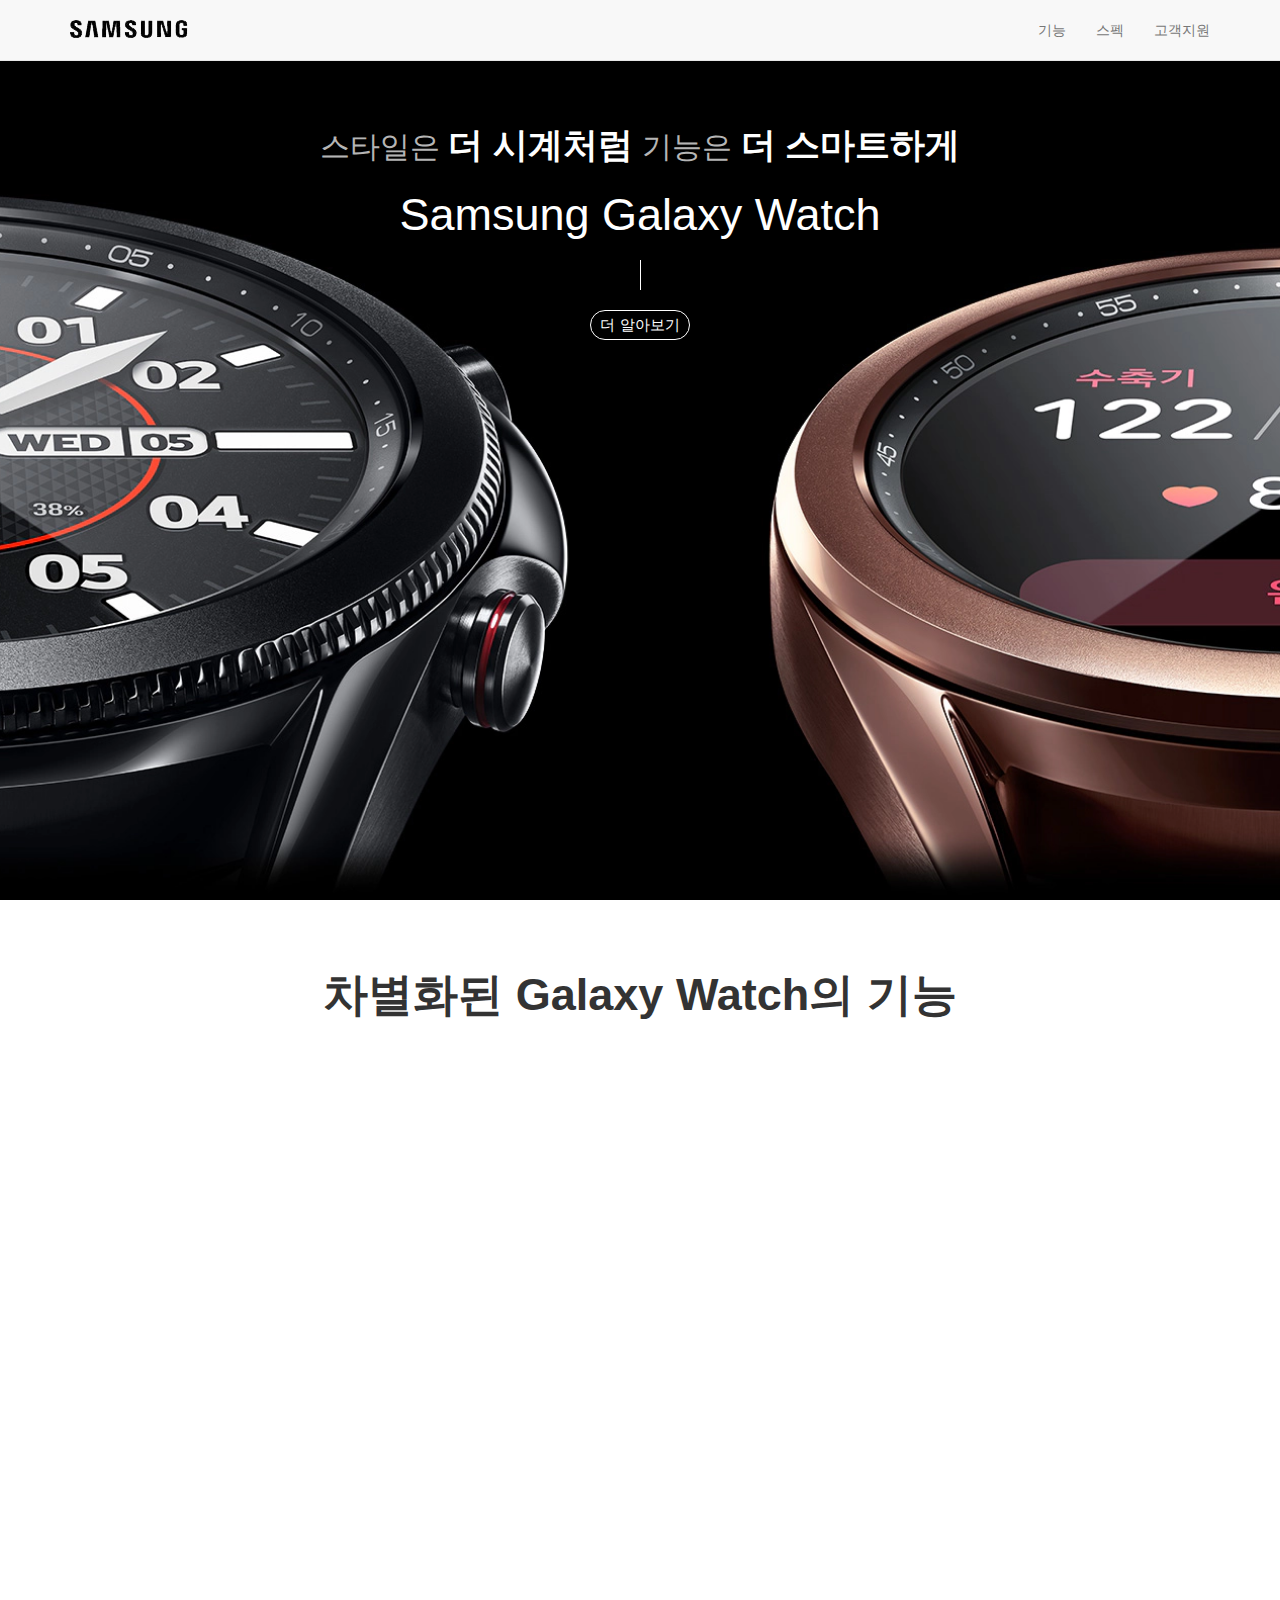
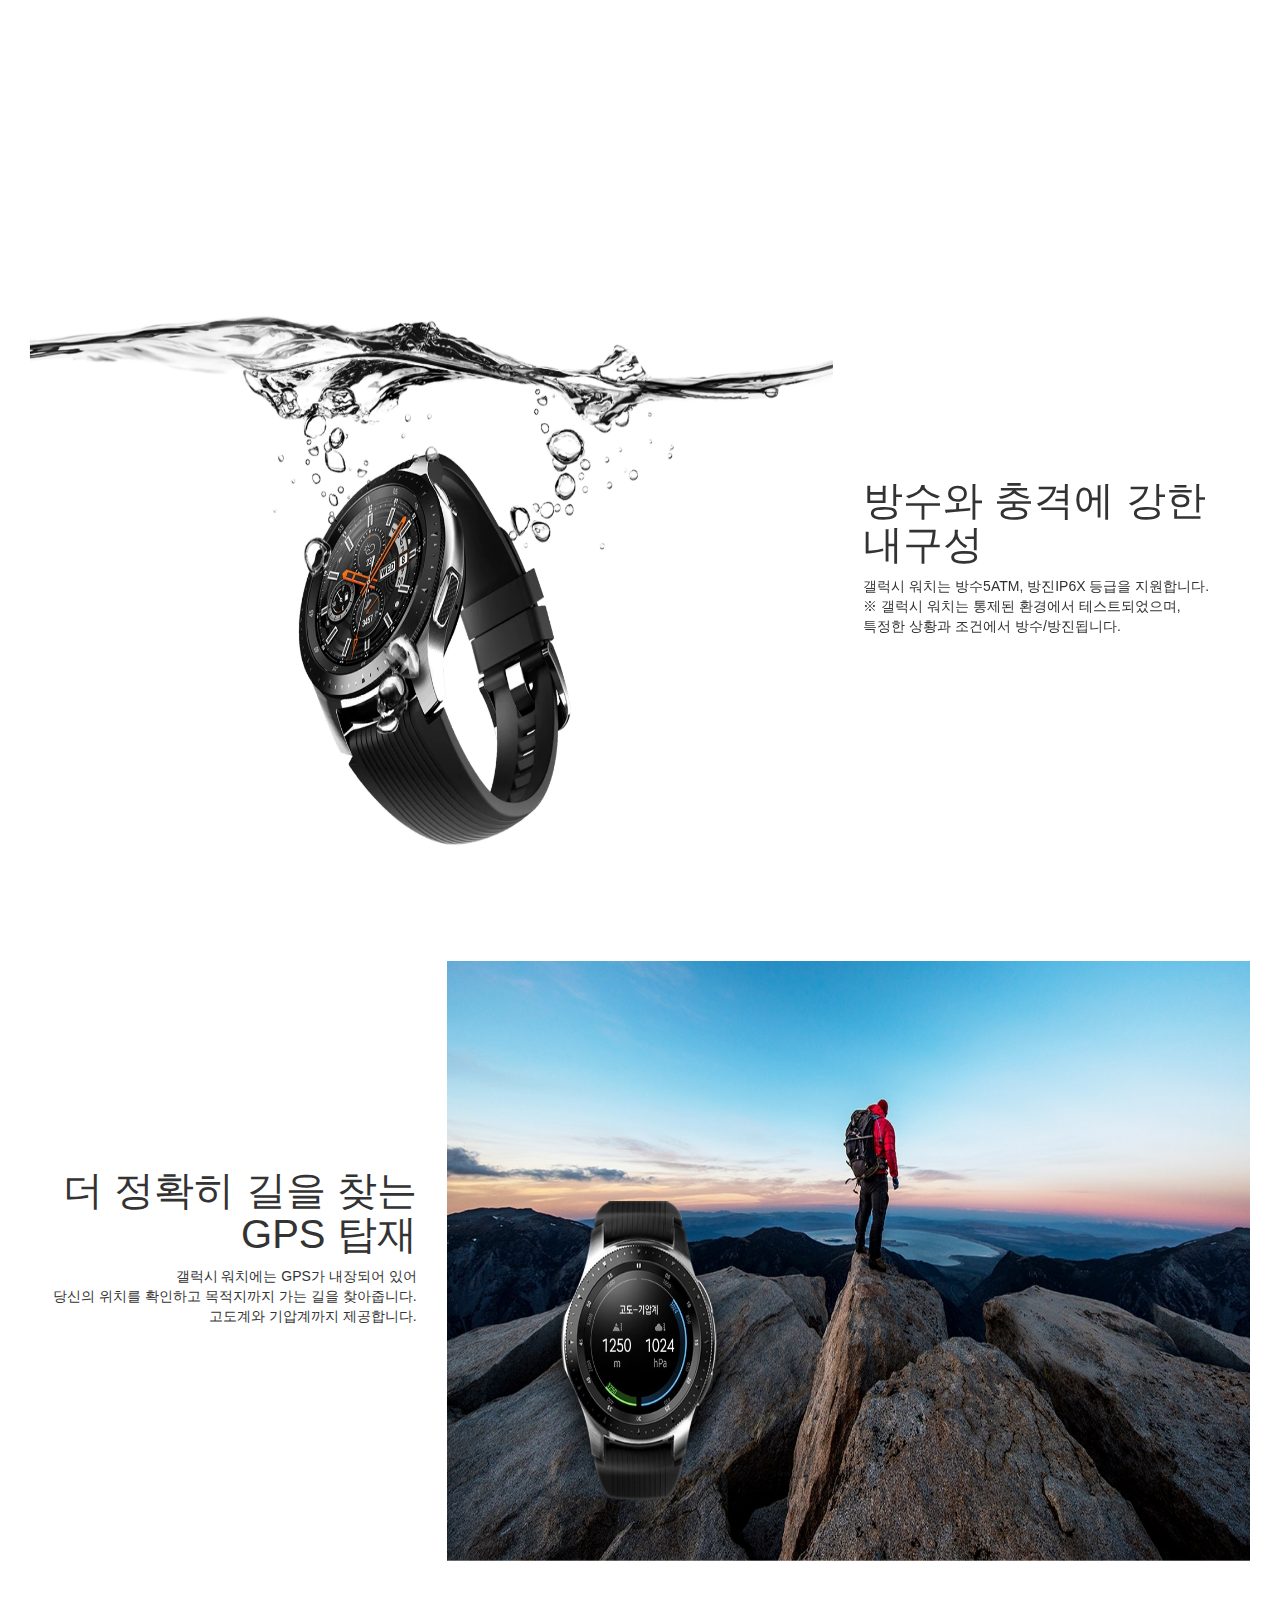
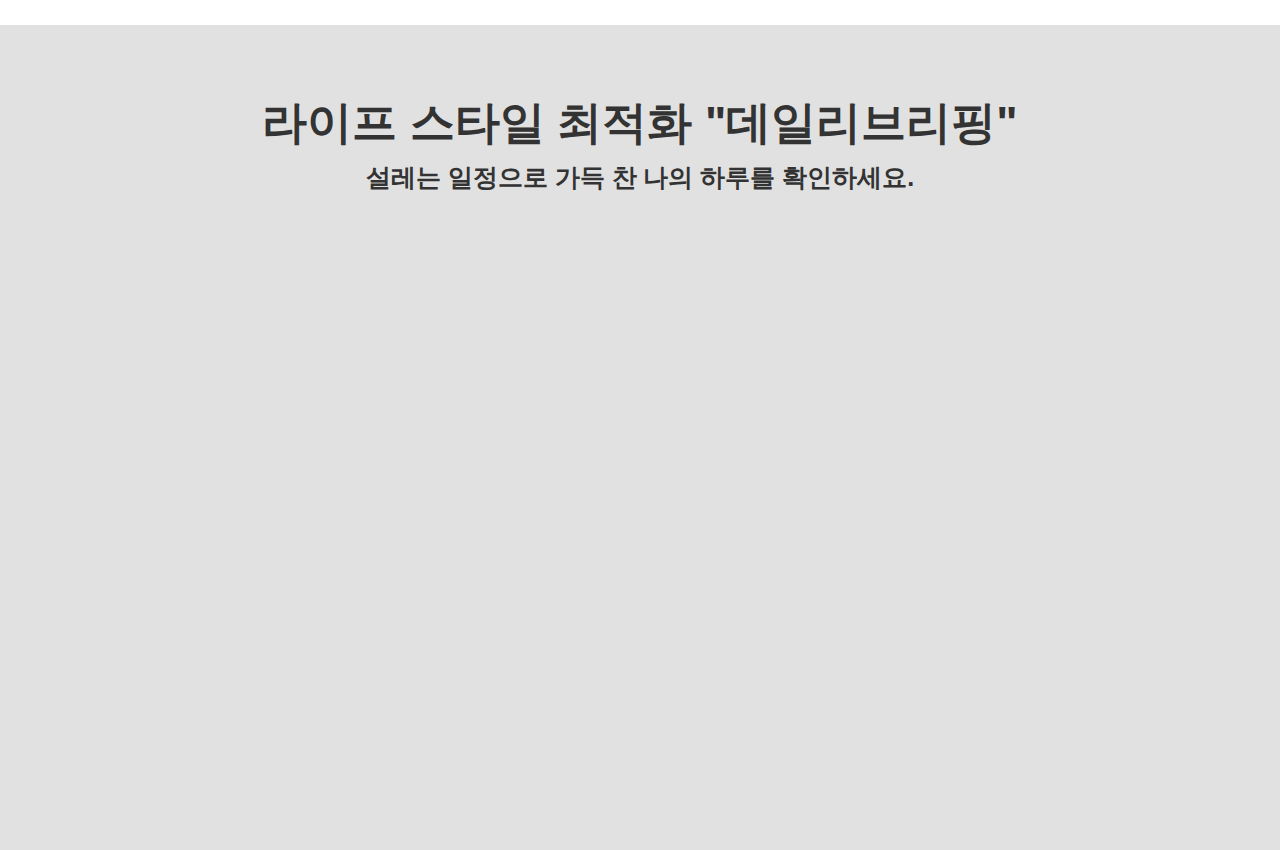
==== commit 5dbc89ec: "Galaxy" ====
--- a/index.html
+++ b/index.html
@@ -51,131 +51,162 @@
         <div class="container padding">
             <h1 class="sec02-text text-center">차별화된 Galaxy Watch의 기능</h1>
             <div class="row">
-                <div class="col-sm-4 content01-img content01" data-aos="fade-up" data-aos-duration="2000">
+                <div class="col-sm-4 content01-img content01" data-aos="fade-up" data-aos-duration="1500">
                     <img src="images/content01-img.webp" alt="">
                     <div class="content01-text text-center">
                         <p class="content-main-text">트레이닝</p>
                         <p class="content-sub-text">연속 10분 이상 운동 시 이를 자동으로 인식하며,<br> 스쿼트 같은 반복 운동을 음성으로 카운트해줍니다.<br> 또한 실시간으로 좌우 자세 균형을 분석해주고,<br>산소 섭취량을 체크하여 야외 운동 밸런스를<br> 조절해 줍니다. 물론 이 외에도 수많은 기능이 숨어 있습니다.</p>
                     </div>
                 </div>
-                <div class="col-sm-4 content02-img content02 text-right" data-aos="fade-up" data-aos-duration="2000">
+                <div class="col-sm-4 content02-img content02 text-right" data-aos="fade-up" data-aos-duration="2100">
                     <img src="images/content02-img.webp" alt="">
                     <div class="content02-text text-center">
                         <p class="content-main-text">건강모니터링</p>
                         <p class="content-sub-text">갤럭시 워치3는 심박 센서가 8개로 늘어나며<br>혈압까지 체크할 수 있게 되었습니다.<br> 혈압을 유의해야 하는 분들에게 정말 유용하겠죠?<br> 이 밖에도 심전도, 심박수, 낙상감지, 산소포화도,<br> 스트레스, 수면 등을 알아서 측정해 주니까<br>건강관리가 정말 편해졌습니다.</p>
                     </div>
                 </div>
-                <div class="col-sm-4 content03-img content03"  data-aos="fade-up" data-aos-duration="2000">
+                <div class="col-sm-4 content03-img content03"  data-aos="fade-up" data-aos-duration="2900">
                     <img src="images/content03-img.webp" alt="">
                     <div class="content03-text text-center">
                         <p class="content-main-text">수면과 휴식 개선</p>
                         <p class="content-sub-text">어쩌면 가장 중요한 건 쉬어가는 것일지도 모릅니다.<br>
                         잠을 제대로 못 이루거나 과도한 스트레스를 받을 때<br>
                         내 몸의 건강 정보를 체크 할 수 있습니다.<br>
-                        당신이 잠든 사이 수면 상태를 측정해 4단계로 진단하고<br>
-                        스트레스 지수가 높을 때엔 스트레스를 낮춰주는<br>
+                        당신이 잠든 사이 수면 상태를 측정해 4단계로<br>진단하고
+                        스트레스 지수가 높을 때엔 <br>스트레스를 낮춰주는
                         숨쉬기 가이드 제공으로 휴식을 도와줍니다.</p>
                     </div>
+                </div>
+            </div>
+        </div>
+        <div class="container-fluid">
+            <div class="row sec02-water">
+                <div class="col-sm-8">
+                    <img src="images/water.webp" alt="" class="water">
+                </div>
+                <div class="col-sm-4 sec02-sub-text">
+                    <h2>방수와 충격에 강한 내구성</h2>
+                    <p>갤럭시 워치는 방수5ATM, 방진IP6X 등급을 지원합니다. <br>※ 갤럭시 워치는 통제된 환경에서 테스트되었으며,<br>특정한 상황과 조건에서 방수/방진됩니다.</p>
+                </div>
+            </div>
+        </div>
+        <div class="container-fluid">
+            <div class="row sec02-gps">
+                <div class="col-sm-4 sec02-sub-text text-right">
+                    <h2>더 정확히 길을 찾는 GPS 탑재</h2>
+                    <p>갤럭시 워치에는 GPS가 내장되어 있어<br>당신의 위치를 확인하고 목적지까지 가는 길을 찾아줍니다.<br>고도계와 기압계까지 제공합니다.</p>
+                </div>
+                <div class="col-sm-8">
+                    <img src="images/gps.jpg" alt="" class="gps">
                 </div>
             </div>
         </div>
     </section>
     <!-- section02 end-->
     <section id="section03">
-        <div class="container">
+        <div class="container-fluid">
             <div class="row">
                 <h1 class="sec03-text text-center">라이프 스타일 최적화 "데일리브리핑"</h1>
-                <p class="memo text-center">· 외출 전 날씨 확인!<br>
-                    · 오늘 하루 일정 확인!<br>
-                    · 하루 마감 전 운동량 확인!</p>
-                <div class="img-comp-container">
-                    <div class="img-comp-img daily-img">
-                      <img src="images/left.jpg">
-                    </div>
-                    <div class="img-comp-img img-comp-overlay daily-img">
-                      <img src="images/right.jpg">
-                    </div>
-                  </div>
+                <p class="sec02-subtext text-center">설레는 일정으로 가득 찬 나의 하루를 확인하세요.</p></div>
+                <div class="col-sm-4"><p class="memo" data-aos="fade-right" data-aos-duration="2000">- 외출 전 날씨 확인!<br>
+                    - 오늘 하루 일정 확인!<br>
+                    - 하루 마감 전 운동량 확인!</p>
+                </div>
+                <div class="col-sm-8 daily-img">
+                    <div class="ba-slider" data-aos="fade-left" data-aos-duration="3000">
+                        <img src="images/left.jpg" alt="">       
+                        <div class="resize">
+                        <img src="images/right.jpg" alt="">
+                        </div>
+                        <span class="handle"></span>
+                    </div>
+                </div>
+            </div>
+        </div>
+    </section>
     <!-- section03 end-->
+    
    <script>
-        initComparisons();
-
-        function initComparisons() {
-  var x, i;
-  /* Find all elements with an "overlay" class: */
-  x = document.getElementsByClassName("img-comp-overlay");
-  for (i = 0; i < x.length; i++) {
-    /* Once for each "overlay" element:
-    pass the "overlay" element as a parameter when executing the compareImages function: */
-    compareImages(x[i]);
-  }
-  function compareImages(img) {
-    var slider, img, clicked = 0, w, h;
-    /* Get the width and height of the img element */
-    w = img.offsetWidth;
-    h = img.offsetHeight;
-    /* Set the width of the img element to 50%: */
-    img.style.width = (w / 2) + "px";
-    /* Create slider: */
-    slider = document.createElement("DIV");
-    slider.setAttribute("class", "img-comp-slider");
-    /* Insert slider */
-    img.parentElement.insertBefore(slider, img);
-    /* Position the slider in the middle: */
-    slider.style.top = (h / 2) - (slider.offsetHeight / 2) + "px";
-    slider.style.left = (w / 2) - (slider.offsetWidth / 2) + "px";
-    /* Execute a function when the mouse button is pressed: */
-    slider.addEventListener("mousedown", slideReady);
-    /* And another function when the mouse button is released: */
-    window.addEventListener("mouseup", slideFinish);
-    /* Or touched (for touch screens: */
-    slider.addEventListener("touchstart", slideReady);
-     /* And released (for touch screens: */
-    window.addEventListener("touchend", slideFinish);
-    function slideReady(e) {
-      /* Prevent any other actions that may occur when moving over the image: */
-      e.preventDefault();
-      /* The slider is now clicked and ready to move: */
-      clicked = 1;
-      /* Execute a function when the slider is moved: */
-      window.addEventListener("mousemove", slideMove);
-      window.addEventListener("touchmove", slideMove);
-    }
-    function slideFinish() {
-      /* The slider is no longer clicked: */
-      clicked = 0;
-    }
-    function slideMove(e) {
-      var pos;
-      /* If the slider is no longer clicked, exit this function: */
-      if (clicked == 0) return false;
-      /* Get the cursor's x position: */
-      pos = getCursorPos(e)
-      /* Prevent the slider from being positioned outside the image: */
-      if (pos < 0) pos = 0;
-      if (pos > w) pos = w;
-      /* Execute a function that will resize the overlay image according to the cursor: */
-      slide(pos);
-    }
-    function getCursorPos(e) {
-      var a, x = 0;
-      e = e || window.event;
-      /* Get the x positions of the image: */
-      a = img.getBoundingClientRect();
-      /* Calculate the cursor's x coordinate, relative to the image: */
-      x = e.pageX - a.left;
-      /* Consider any page scrolling: */
-      x = x - window.pageXOffset;
-      return x;
-    }
-    function slide(x) {
-      /* Resize the image: */
-      img.style.width = x + "px";
-      /* Position the slider: */
-      slider.style.left = img.offsetWidth - (slider.offsetWidth / 2) + "px";
-    }
-  }
+       $(document).ready(function(){
+  $('.ba-slider').each(function(){
+    var cur = $(this);
+    // Adjust the slider
+    var width = cur.width()+'px';
+    cur.find('.resize img').css('width', width);
+    // Bind dragging events
+    drags(cur.find('.handle'), cur.find('.resize'), cur);
+  });
+});
+
+// Update sliders on resize. 
+// Because we all do this: i.imgur.com/YkbaV.gif
+$(window).resize(function(){
+  $('.ba-slider').each(function(){
+    var cur = $(this);
+    var width = cur.width()+'px';
+    cur.find('.resize img').css('width', width);
+  });
+});
+
+function drags(dragElement, resizeElement, container) {
+	
+  // Initialize the dragging event on mousedown.
+  dragElement.on('mousedown touchstart', function(e) {
+    
+    dragElement.addClass('draggable');
+    resizeElement.addClass('resizable');
+    
+    // Check if it's a mouse or touch event and pass along the correct value
+    var startX = (e.pageX) ? e.pageX : e.originalEvent.touches[0].pageX;
+    
+    // Get the initial position
+    var dragWidth = dragElement.outerWidth(),
+        posX = dragElement.offset().left + dragWidth - startX,
+        containerOffset = container.offset().left,
+        containerWidth = container.outerWidth();
+ 
+    // Set limits
+    minLeft = containerOffset + 10;
+    maxLeft = containerOffset + containerWidth - dragWidth - 10;
+    
+    // Calculate the dragging distance on mousemove.
+    dragElement.parents().on("mousemove touchmove", function(e) {
+    	
+      // Check if it's a mouse or touch event and pass along the correct value
+      var moveX = (e.pageX) ? e.pageX : e.originalEvent.touches[0].pageX;
+      
+      leftValue = moveX + posX - dragWidth;
+      
+      // Prevent going off limits
+      if ( leftValue < minLeft) {
+        leftValue = minLeft;
+      } else if (leftValue > maxLeft) {
+        leftValue = maxLeft;
+      }
+      
+      // Translate the handle's left value to masked divs width.
+      widthValue = (leftValue + dragWidth/2 - containerOffset)*100/containerWidth+'%';
+			
+      // Set the new values for the slider and the handle. 
+      // Bind mouseup events to stop dragging.
+      $('.draggable').css('left', widthValue).on('mouseup touchend touchcancel', function () {
+        $(this).removeClass('draggable');
+        resizeElement.removeClass('resizable');
+      });
+      $('.resizable').css('width', widthValue);
+    }).on('mouseup touchend touchcancel', function(){
+      dragElement.removeClass('draggable');
+      resizeElement.removeClass('resizable');
+    });
+    e.preventDefault();
+  }).on('mouseup touchend touchcancel', function(e){
+    dragElement.removeClass('draggable');
+    resizeElement.removeClass('resizable');
+  });
 }
+
+
+
     </script>
     <section id="section04">
 
--- a/css/style.css
+++ b/css/style.css
@@ -1,5 +1,9 @@
 html,body{
     font-family: 'NanumSquare', sans-serif !important; 
+}
+.row{
+    margin-left: 0;
+    margin-right: 0;
 }
 #section01{
     background: url(../images/bg.webp);
@@ -24,6 +28,7 @@
 }
 .sub-text{
     font-size: 30px;
+    color: #b5b5b5;
 }
 .bar{
     width: 0.5px;
@@ -34,10 +39,16 @@
     top: 10px;
 }
 .red{
-    color: #990000;
+    font-size: 35px;
+    font-weight: bold;
+    color: #fff;
+    /* color: #990000; */
 }
 .blue{
-    color: #003399;
+    /* color: #003399; */
+    font-size: 35px;
+    font-weight: bold;
+    color: #fff;
 }
 .more-text{
     width: 100px;
@@ -90,15 +101,18 @@
 }
 .content01-img:hover{
     border-radius: 20px;
-    box-shadow: 3px 3px 4px 3px gray; 
+    box-shadow: 1px 1px 2px 1px gray;
+    transition: .1s;
 }
 .content02-img:hover{
     border-radius: 20px;
-    box-shadow: 3px 3px 4px 3px gray; 
+    box-shadow: 1px 1px 2px 1px gray; 
+    transition: 0.1s;
 }
 .content03-img:hover{
     border-radius: 20px;
-    box-shadow: 3px 3px 4px 3px gray;
+    box-shadow: 1px 1px 2px 1px gray; 
+    transition: 0.1s;
 }
 .content-main-text{
     font-weight: bold;
@@ -109,57 +123,146 @@
     line-height: 35px;
     color: #a1a1a1;
 }
+.sec02-water{
+    padding-top: 90px;
+}
+.water{
+    width: 100%;
+    height: 600px;
+}
+.sec02-sub-text{
+    padding-top: 15%;
+}
+.sec02-sub-text h2{
+    font-size: 40px;
+}
+.sec02-gps{
+    padding-top: 90px;
+}
+.gps{
+    width: 100%;
+    height: 600px;
+}
 
 #section03{
     width: 100%;
-    height: 100vh;
+    height: auto;
     background:#e1e1e1;
+    padding-bottom: 5%;
 }
 .sec03-text{
     font-weight: bold;
     font-size: 45px;
-    padding: 50px 0 20px 0;
+    padding-top: 50px;
     line-height: 55px;
 }
 .memo{
-    font-size: 20px;
+    font-size: 30px;
+    font-weight: bold;
+    padding-top: 35%;
+    padding-left: 180px;
+}
+.sec02-subtext{
+    font-size: 25px;
+    font-weight: bold;
+    color: #333;
+    padding-bottom: 30px;
+}
+.sec03-subcontent{
+    padding-top: 15%;
 }
 .daily-img img{
-    width: 100%;
+    width: 50%;
     height: 550px;
 }
-.img-comp-container {
+.myday{
+    width: 55%;
+    height: 680px;
+    padding-top: 50px;
+}
+.myday img{
+    width: 90%;
+    height: 100%;
+}
+@import "lesshat";
+
+.ba-slider {
+    width: 80%;
+    height: 550px;
     position: relative;
-    height: 200px; /*should be the same height as the images*/
-    padding-top: 20px;
-    width: 100%;
-    margin-left: 20%;
-}
-.img-comp-img {
+    overflow: hidden;
+    margin: 0 auto;
+}
+.ba-slider img {
+    width: 100%;
+    height: 100%;
+    display:block;
+}
+.resize {
     position: absolute;
-    width: auto;
-    height: auto;
+    top:0;
+    left: 0;
+    height: 100%;
+    width: 50%;
     overflow: hidden;
 }
-.img-comp-img img {
-    display: block;
-    vertical-align: middle;
-}
-  
-.img-comp-slider {
+.handle { /* Thin line seperator */
+  position:absolute; 
+  left:50%;
+  top:0;
+  bottom:0;
+  width:4px;
+  margin-left:-2px;
+  background: rgba(0,0,0,.5);
+  cursor: ew-resize;
+}
+.handle:after {  /* Big orange knob  */
     position: absolute;
-    z-index: 9;
-    cursor: ew-resize;
-    /*set the appearance of the slider:*/
-    width: 40px;
-    height: 40px;
-    background-color: #ccc;
-    opacity: 0.7;
+    top: 50%;
+    width: 64px;
+    height: 64px;
+    margin: -32px 0 0 -32px;
+ 
+    content:'\21d4';
+    color:#ccc;
+    font-weight:bold;
+    font-size:36px;
+    text-align:center;
+    line-height:64px;
+ 
+    background: #333; /* @orange */
+    border:1px solid #333; /* darken(@orange, 5%) */
     border-radius: 50%;
-}
-
+    transition:all 0.3s ease;
+    box-shadow:
+      0 2px 6px rgba(0,0,0,.3), 
+      inset 0 2px 0 rgba(255,255,255,.5),
+      inset 0 60px 50px -30px #333; /* lighten(@orange, 20%)*/ 
+}
+.draggable:after {
+    width: 48px;
+    height: 48px;
+    margin: -24px 0 0 -24px;
+    line-height:48px;
+    font-size:30px;
+}
 @media(max-width: 767px){
-    .img-comp-container {
-        margin-left: 0px;
+    .sec02-text{
+        font-size: 35px;
+    }
+    .sec03-text{
+        font-size: 35px;
+    }
+    .memo{        
+        padding-top: 20%;
+        padding-left: 0px;
+        text-align: center;
+    }
+    .daily-img img{
+        width: 100%;
+        height: 550px;
+    }
+    .daily-img{
+        width: 100%;
     }
 }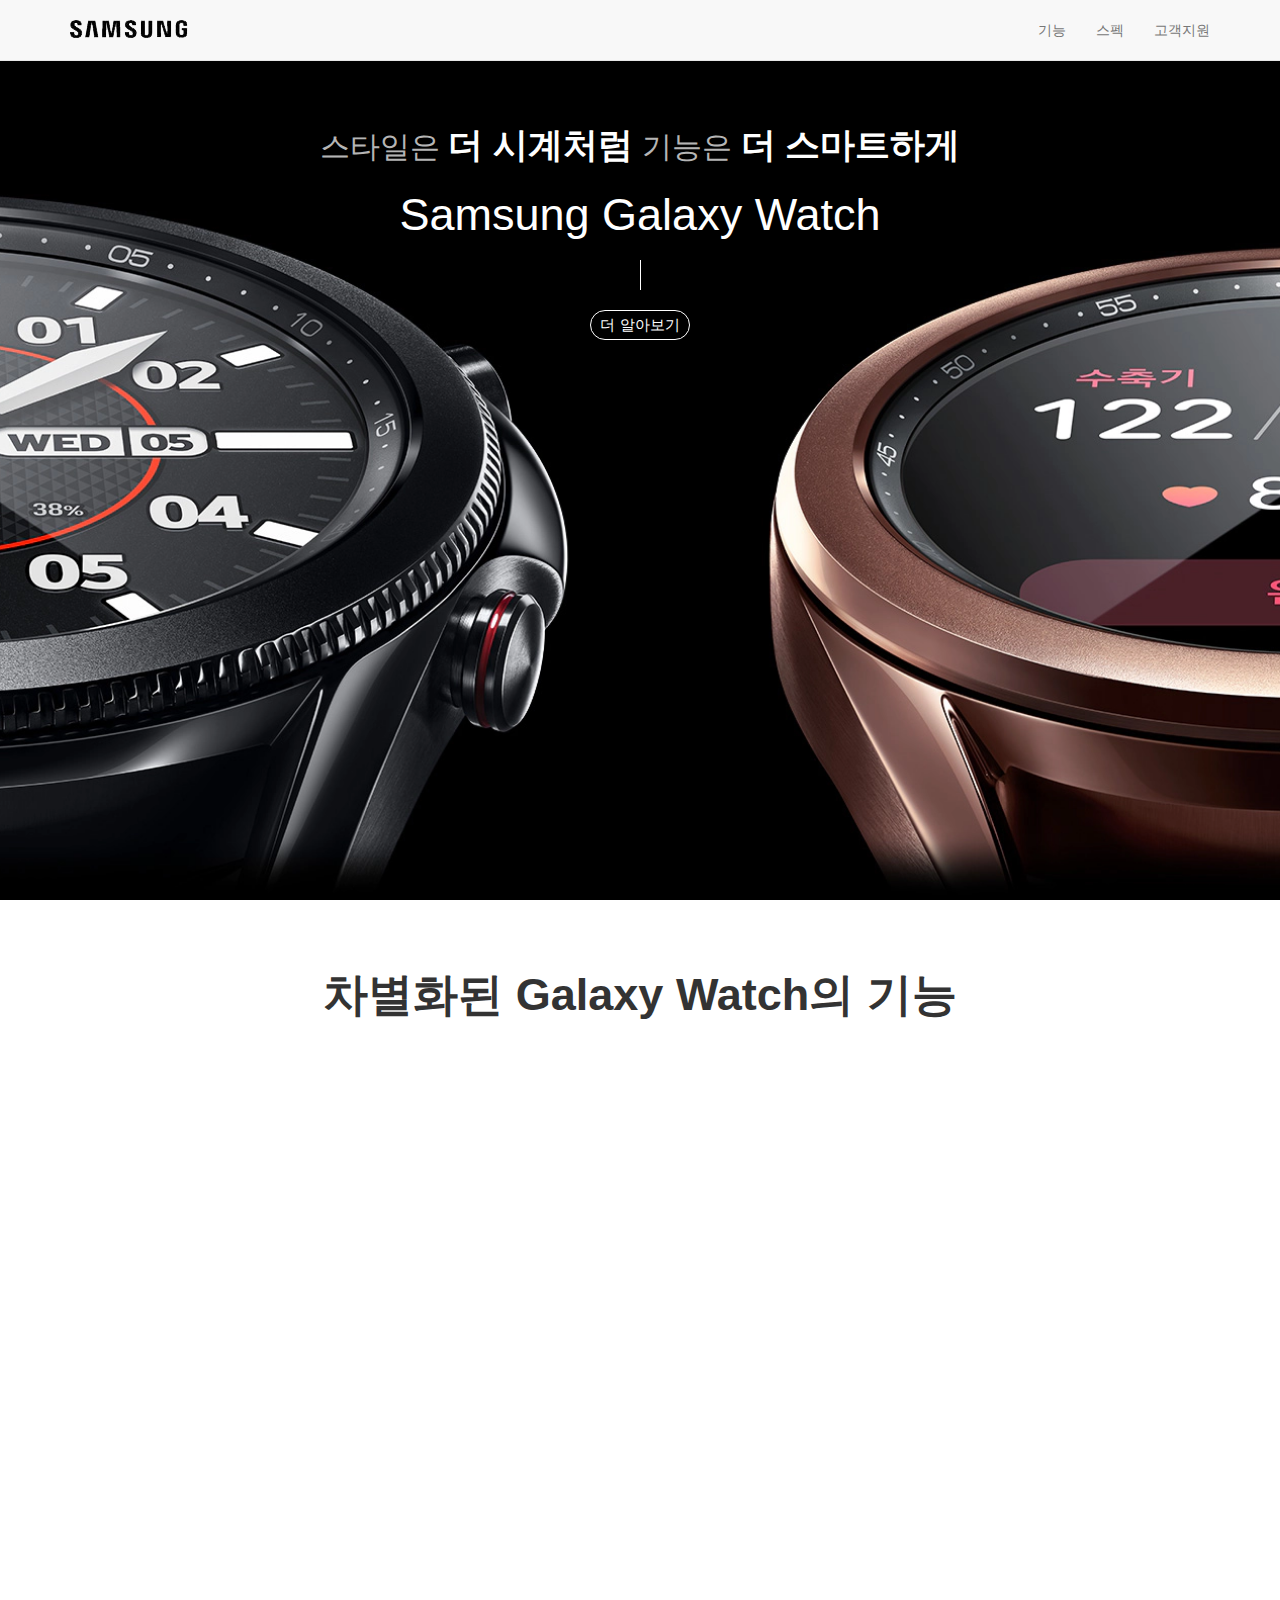
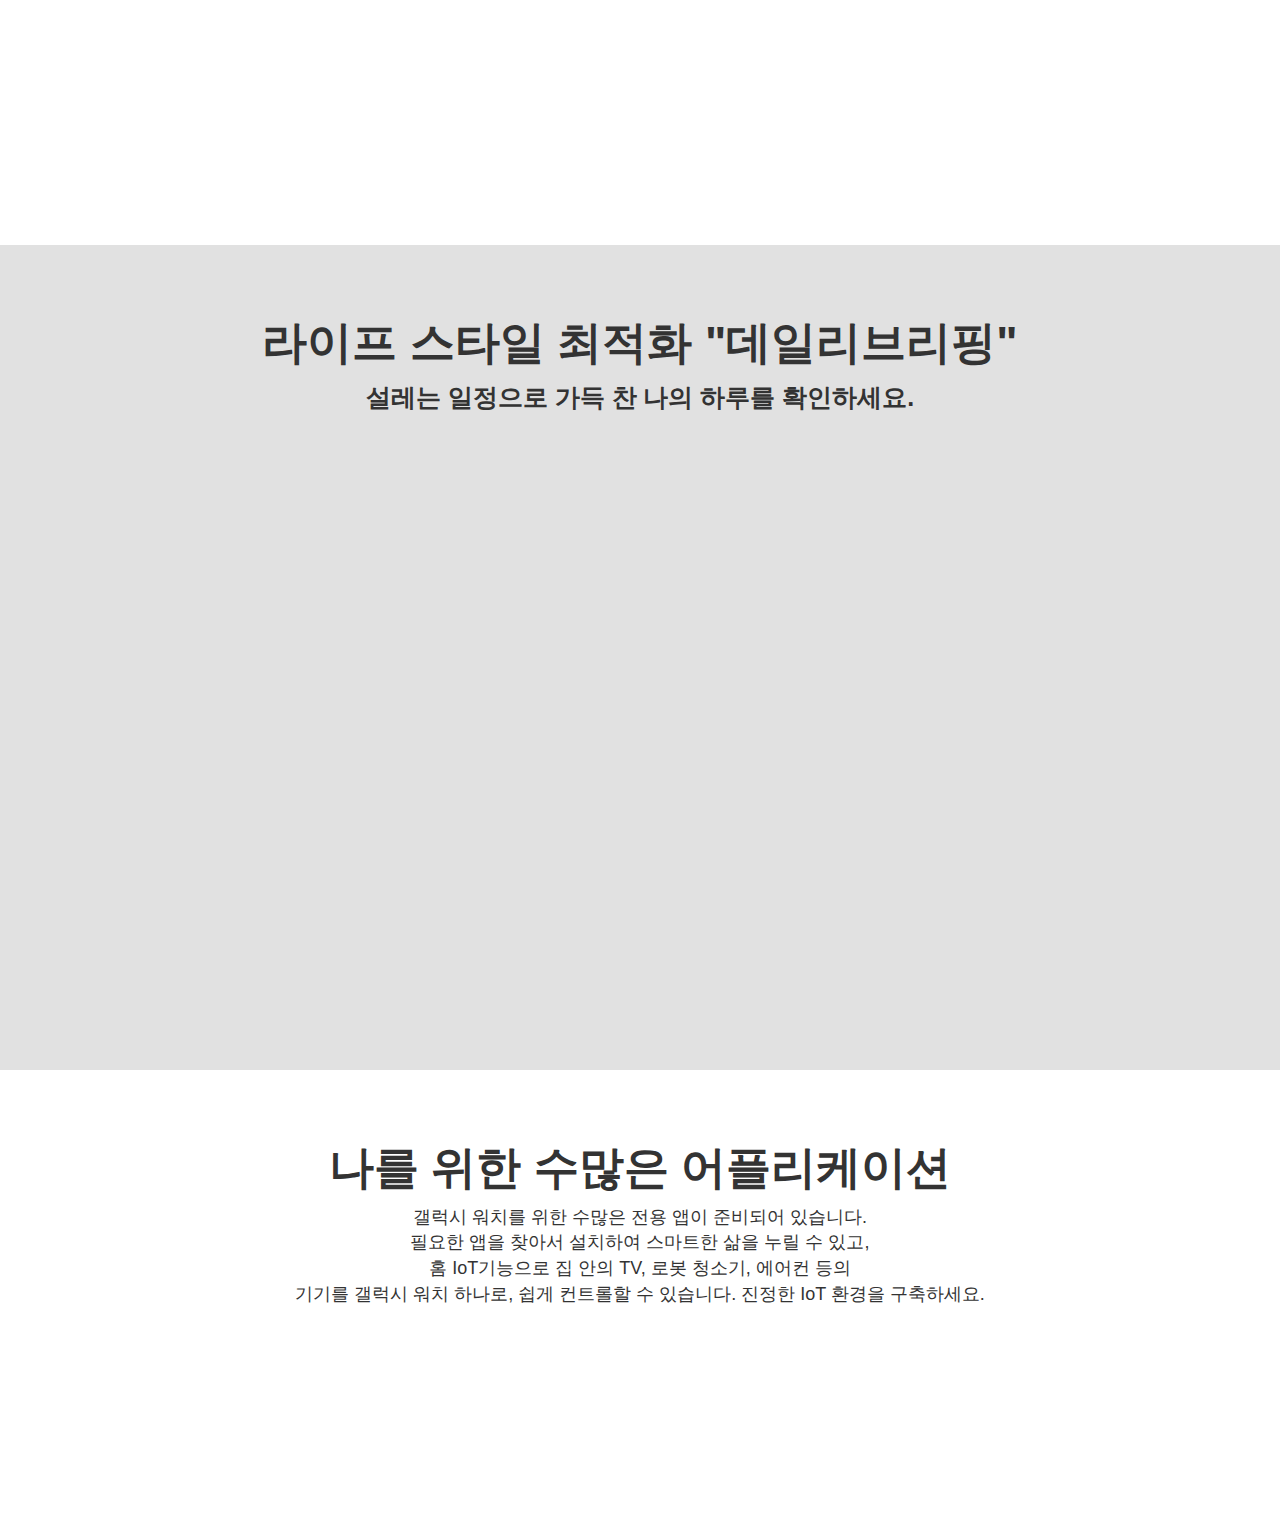
==== commit 70e8ad7f: "Galaxy" ====
--- a/index.html
+++ b/index.html
@@ -79,7 +79,7 @@
                 </div>
             </div>
         </div>
-        <div class="container-fluid">
+        <!-- <div class="container-fluid">
             <div class="row sec02-water">
                 <div class="col-sm-8">
                     <img src="images/water.webp" alt="" class="water">
@@ -100,7 +100,7 @@
                     <img src="images/gps.jpg" alt="" class="gps">
                 </div>
             </div>
-        </div>
+        </div> -->
     </section>
     <!-- section02 end-->
     <section id="section03">
@@ -125,6 +125,29 @@
         </div>
     </section>
     <!-- section03 end-->
+    <section id="section04">
+        <div class="container-fluid">
+            <div class="row sec04-content">
+                <h1 class="sec04-text text-center">나를 위한 수많은 어플리케이션</h1>
+                <p class="text-center sec04-sub-text">갤럭시 워치를 위한 수많은 전용 앱이 준비되어 있습니다.<br>
+                    필요한 앱을 찾아서 설치하여 스마트한 삶을 누릴 수 있고,<br>
+                    홈 IoT기능으로 집 안의 TV, 로봇 청소기, 에어컨 등의<br>기기를 갤럭시 워치 하나로, 쉽게 컨트롤할 수 있습니다. 진정한 IoT 환경을 구축하세요.</p>
+                <div class="col-sm-4 sec04-left">
+                    <img src="images/map.jpg" alt="" class="map">
+                    <img src="images/t.png" alt="" class="t">
+                    <img src="images/melon.png" alt="" class="melon">
+                </div>
+                <div class="col-sm-4 text-center">
+                    <img src="images/watch.png" alt="" class="watch">
+                </div>
+                <div class="col-sm-4 sec04-right">
+                    <img src="images/a.jpg" alt="" class="a">
+                    <img src="images/wear.png" alt="" class="wear">
+                    <img src="images/gini.png" alt="" class="gini">
+                </div>
+            </div>
+        </div>
+    </section>
     
    <script>
        $(document).ready(function(){
--- a/css/style.css
+++ b/css/style.css
@@ -246,6 +246,87 @@
     line-height:48px;
     font-size:30px;
 }
+
+#section04{
+    width: 100%;
+    height: auto;
+    background:#fff;
+    padding-bottom: 5%;
+}
+.sec04-text{
+    font-weight: bold;
+    font-size: 45px;
+    padding-top: 50px;
+    line-height: 55px;
+}
+.sec04-sub-text{
+    font-size: 18px;
+    color: #333;
+    padding-bottom: 30px;
+}
+.sec04-left{
+    display: flex;
+    flex-direction: column;
+}
+.sec04-right{
+    display: flex;
+    flex-direction: column;
+}
+.watch{
+    width: 350px;
+    padding-top: 50px;
+}
+.map{
+    width: 150px;
+    position: relative;
+    left: 380px;
+    animation: icon 3s infinite;
+}
+.t{
+    width: 150px;
+    position: relative;
+    left: 300px;
+    top: 350px;
+    animation: icon 3s infinite;
+}
+.melon{
+    width: 130px;
+    position: relative;
+    left: 150px;
+    bottom: 50px;
+    animation: icon 3s infinite;
+}
+.a{
+    width: 130px;
+    position: relative;
+    top: 50px;
+    animation: icon 3s infinite;
+}
+.wear{
+    width: 150px;
+    position: relative;
+    top: 130px;
+    left: 200px;
+    animation: icon 3s infinite;
+}
+.gini{
+    width: 150px;
+    position: relative;
+    top: 220px;
+    animation: icon 3s infinite;
+}
+@keyframes icon
+
+{
+
+0%{transform:translateY(10px);}
+
+50%{transform:translateY(-20px);}
+
+100%{transform:translateY(10px);}
+
+}
+
 @media(max-width: 767px){
     .sec02-text{
         font-size: 35px;
@@ -265,4 +346,55 @@
     .daily-img{
         width: 100%;
     }
+    .watch{
+        width: 220px;
+    }
+    .map{
+        width: 60px;
+        position: relative;
+        left: 40px;
+        top: 250px;
+        animation: icon 3s infinite;
+    }
+    .t{
+        width: 60px;
+        position: relative;
+        left: 50px;
+        top: 500px;
+        animation: icon 3s infinite;
+    }
+    .melon{
+        width: 60px;
+        position: relative;
+        left: 0px;
+        bottom: 0px;
+        top: 250px;
+        animation: icon 3s infinite;
+    }
+    .a{
+        width: 60px;
+        position: relative;
+        top: -380px;
+        left: 310px;
+        animation: icon 3s infinite;
+    }
+    .wear{
+        width: 60px;
+        position: relative;
+        top: -300px;
+        left: 350px;
+        animation: icon 3s infinite;
+    }
+    .gini{
+        width: 60px;
+        position: relative;
+        top: -200px;
+        left: 320px;
+        animation: icon 3s infinite;
+    }
+    .sec04-content{
+        position: relative;
+
+    }
+   
 }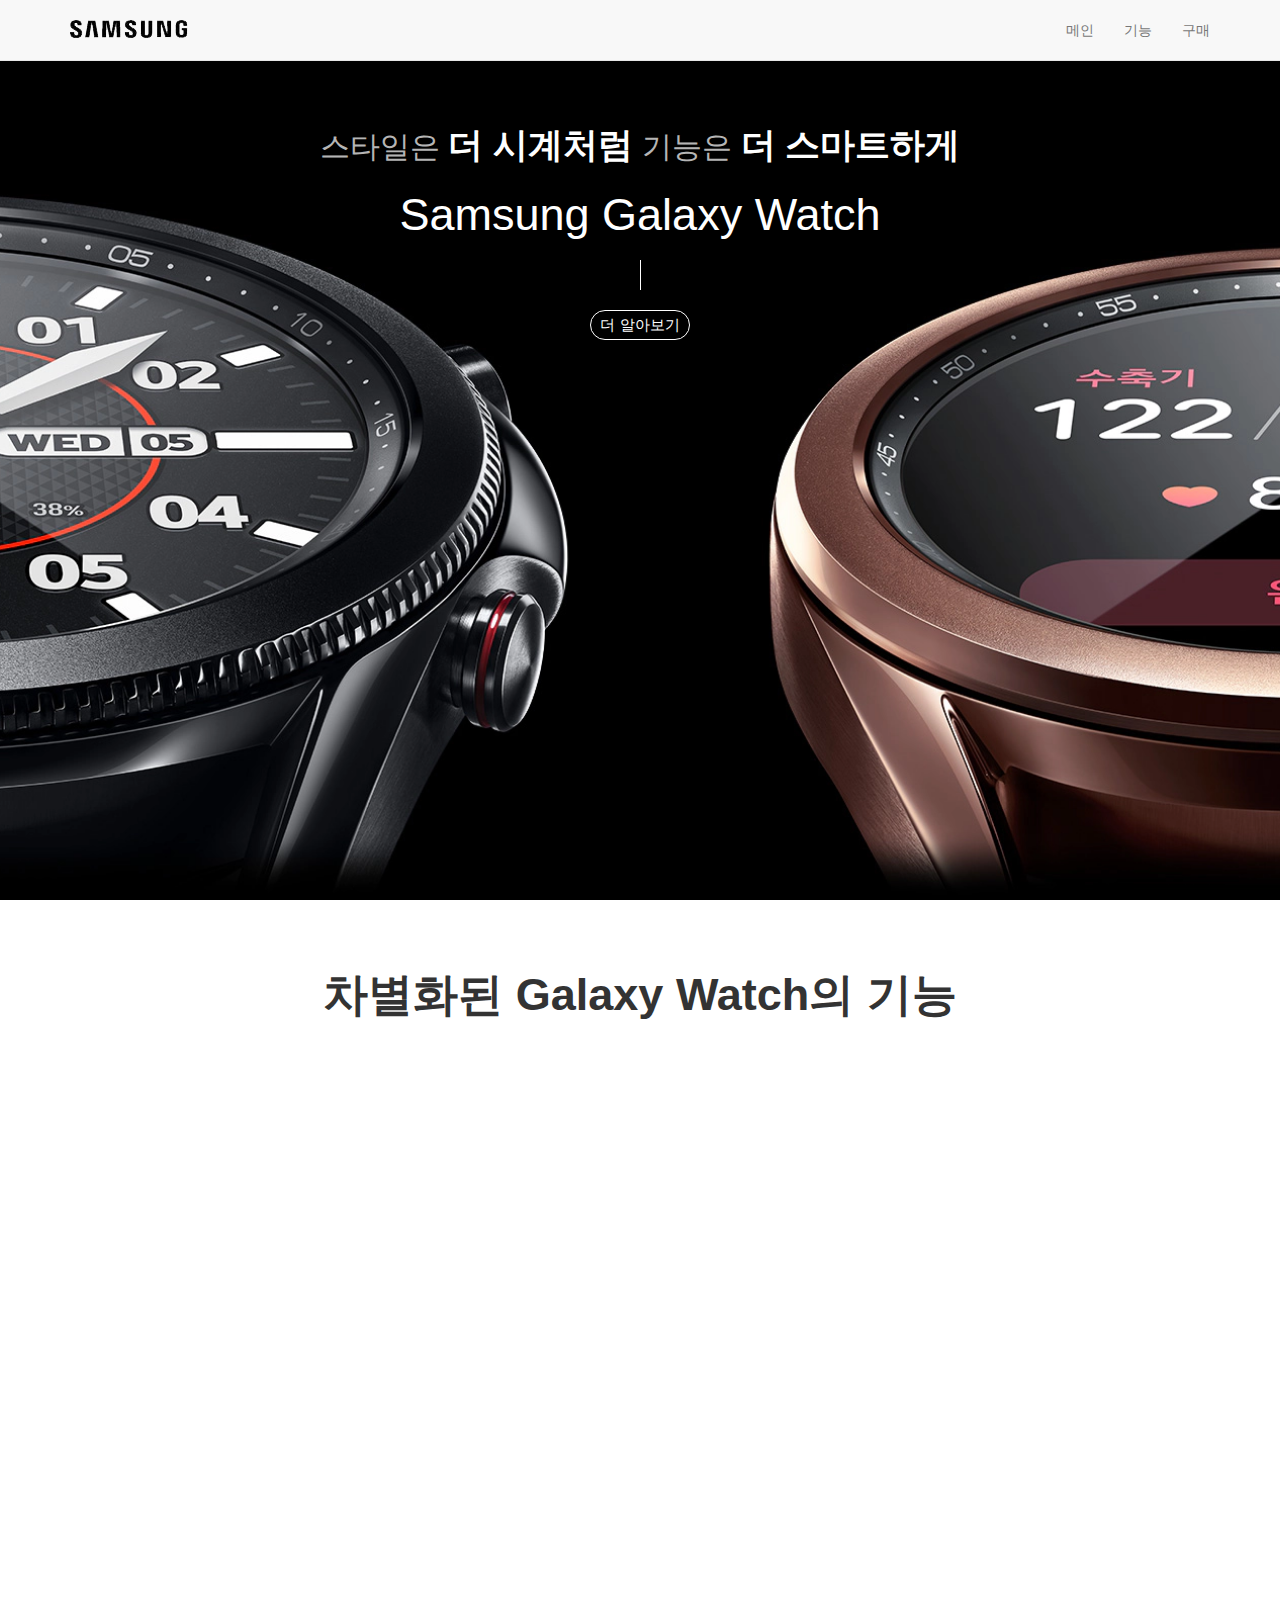
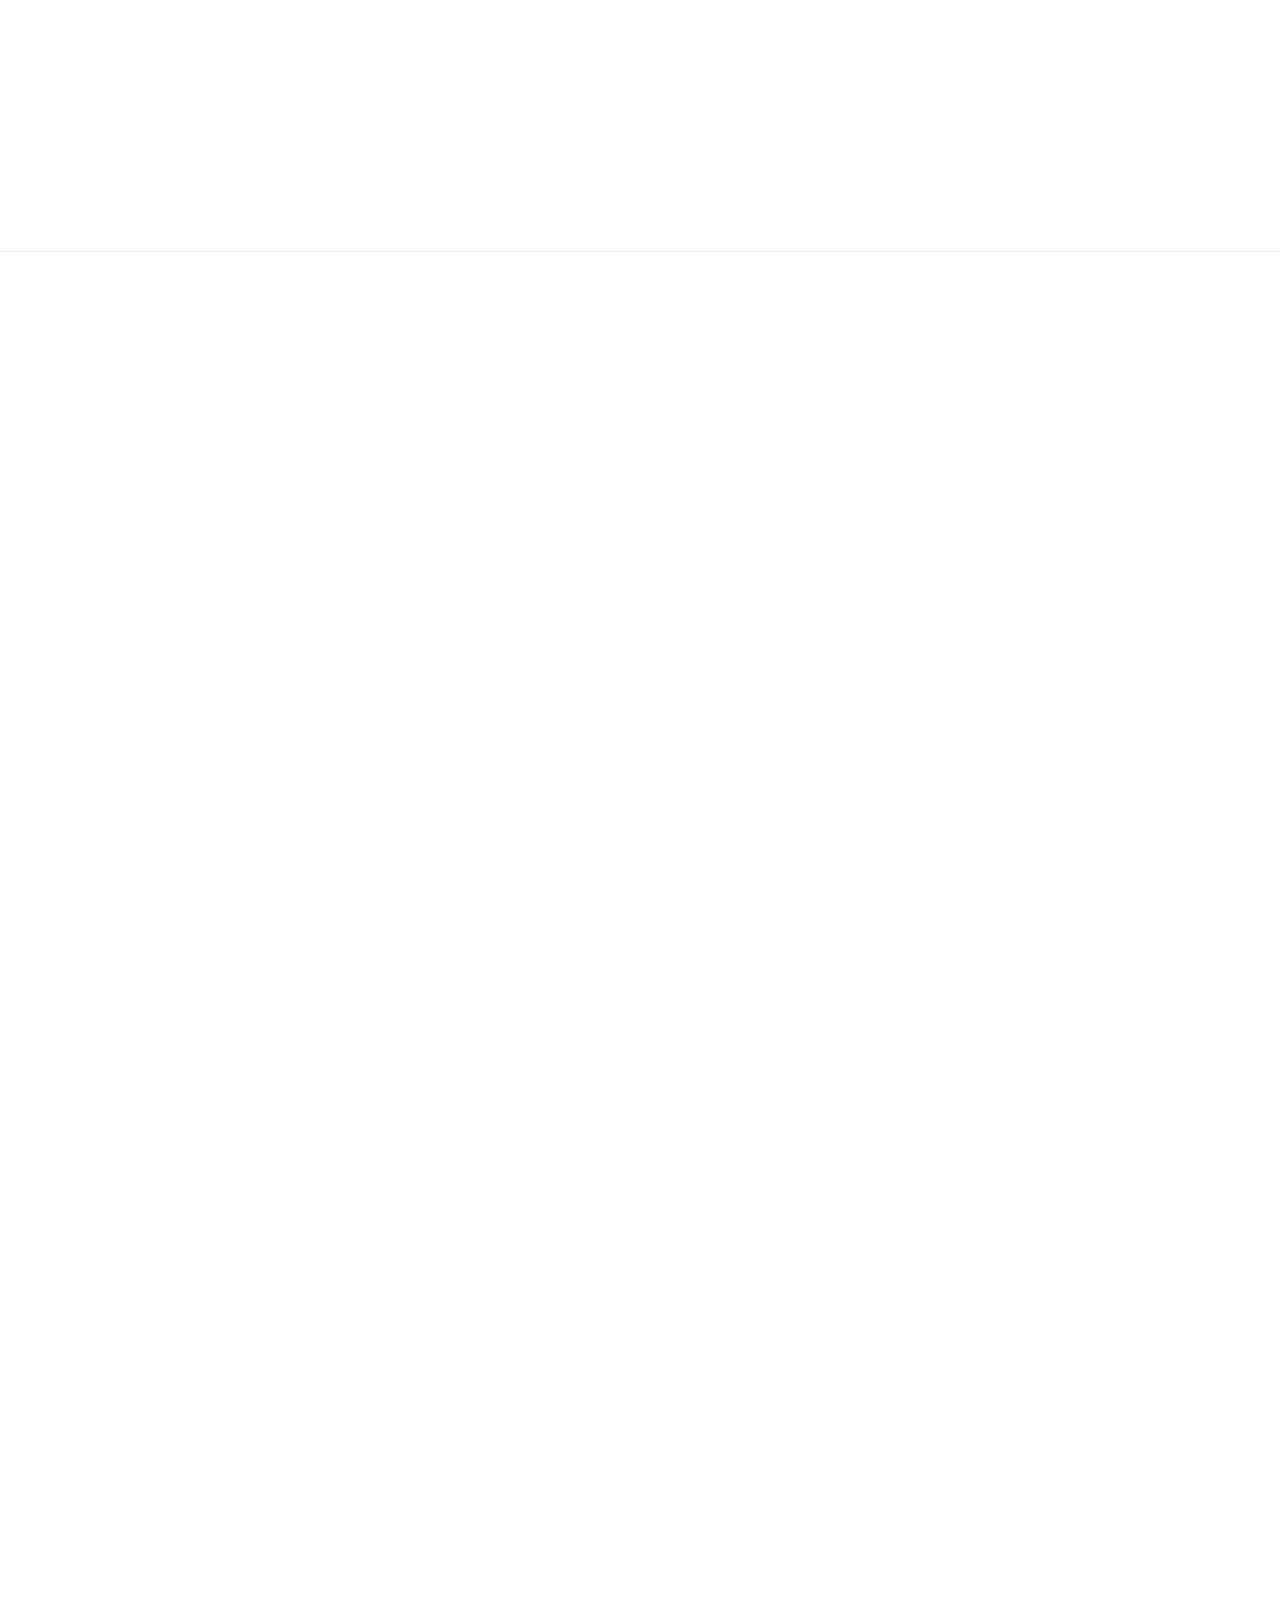
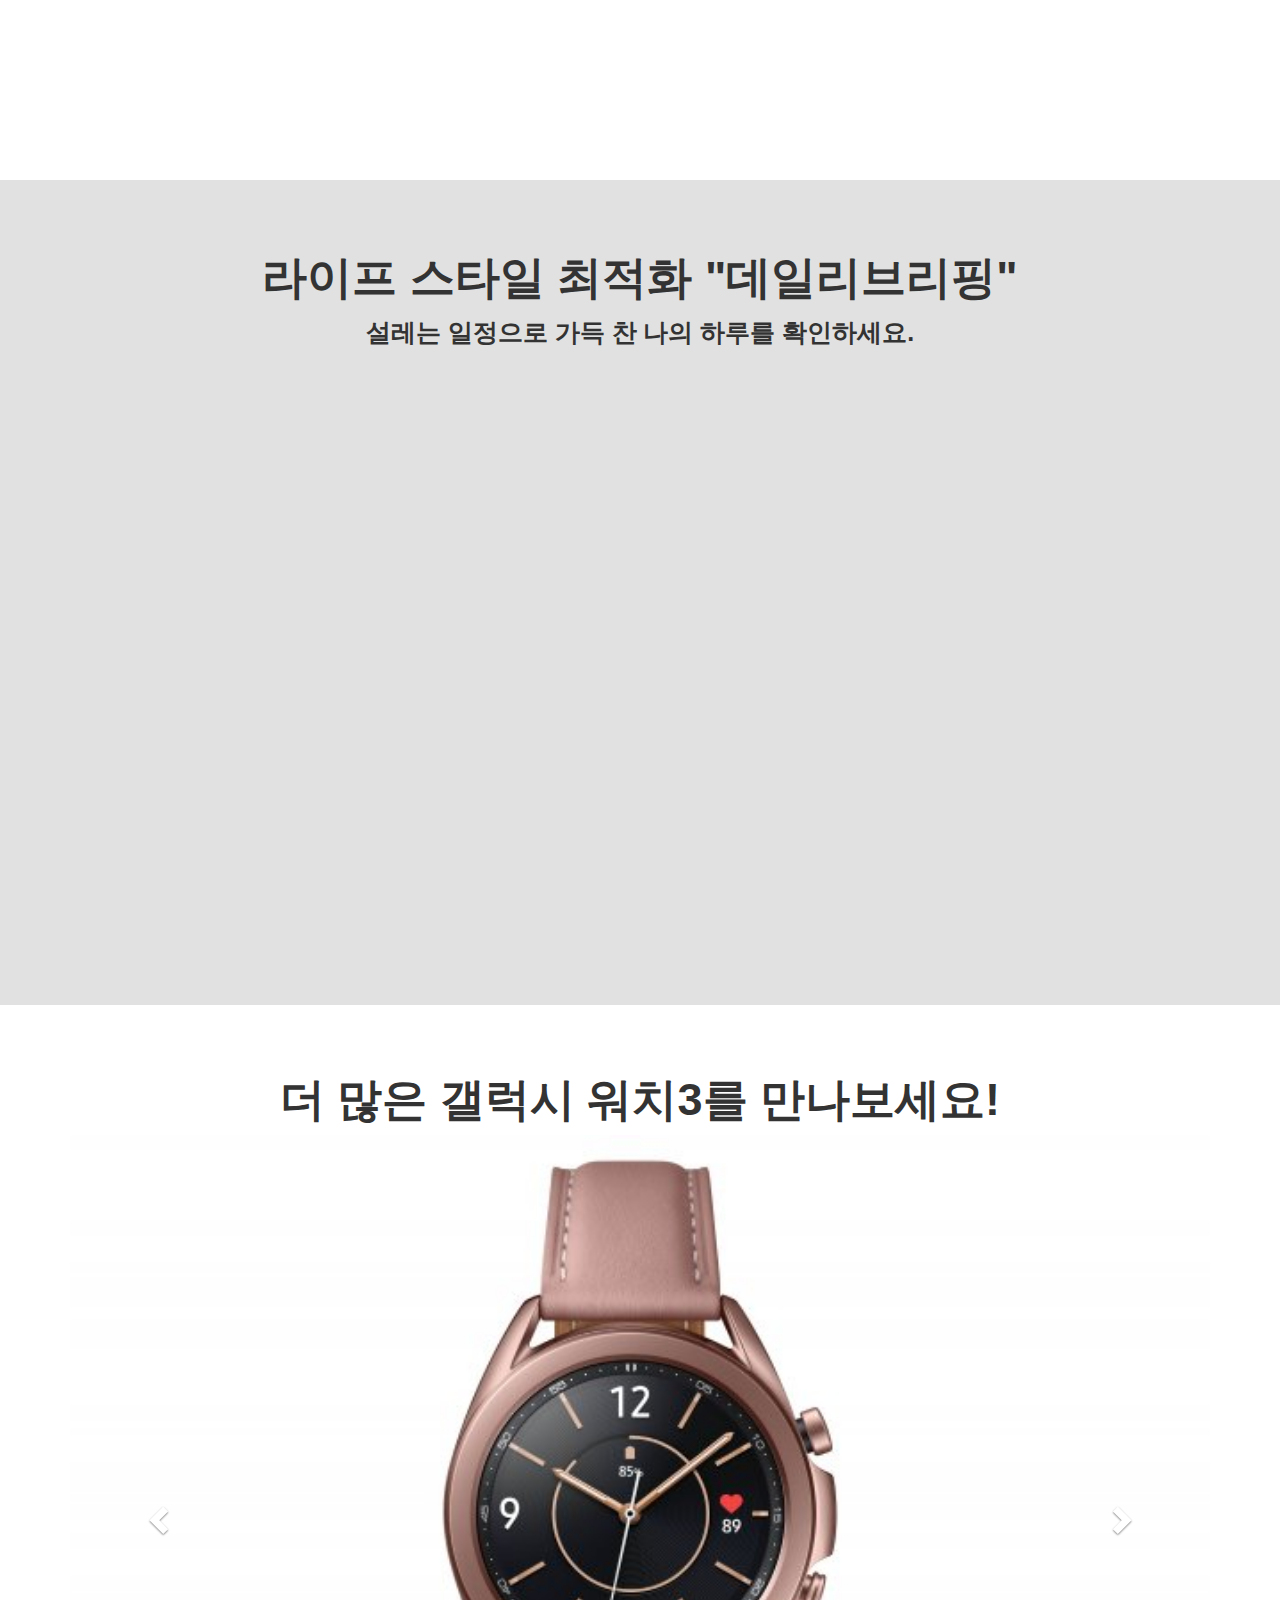
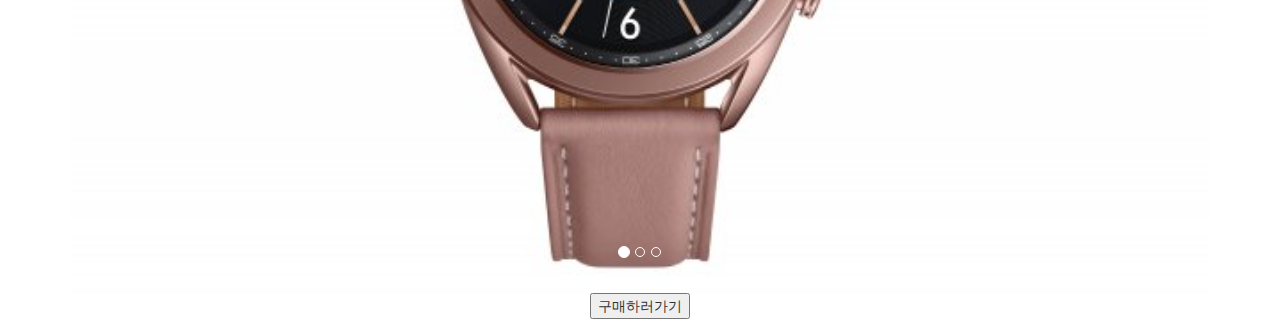
==== commit 2bb206e7: "Galaxy" ====
--- a/index.html
+++ b/index.html
@@ -11,8 +11,10 @@
     <script src="https://maxcdn.bootstrapcdn.com/bootstrap/3.4.1/js/bootstrap.min.js"></script>
     <!-- aos css -->
     <link href="https://unpkg.com/aos@2.3.1/dist/aos.css" rel="stylesheet">
+    <!-- jquery -->
+    <script src="https://code.jquery.com/jquery-3.2.1.min.js"></script>
     <!-- css -->
-    <link rel="stylesheet" href="css/style.css">
+    <link rel="stylesheet" href="css/style2.css">
 </head>
 <body>
     <nav class="navbar navbar-default navbar-fixed-top">
@@ -27,9 +29,9 @@
             </div>
             <div class="collapse navbar-collapse" id="myNavbar">
                 <ul class="nav navbar-nav navbar-right">
+                    <li><a href="#section01">메인</a></li>
                     <li><a href="#section02">기능</a></li>
-                    <li><a href="#section03">스펙</a></li>
-                    <li><a href="#section04">고객지원</a></li>
+                    <li><a href="#section04">구매</a></li>
                 </ul>
             </div>
         </div>
@@ -79,28 +81,46 @@
                 </div>
             </div>
         </div>
-        <!-- <div class="container-fluid">
-            <div class="row sec02-water">
-                <div class="col-sm-8">
-                    <img src="images/water.webp" alt="" class="water">
-                </div>
-                <div class="col-sm-4 sec02-sub-text">
-                    <h2>방수와 충격에 강한 내구성</h2>
-                    <p>갤럭시 워치는 방수5ATM, 방진IP6X 등급을 지원합니다. <br>※ 갤럭시 워치는 통제된 환경에서 테스트되었으며,<br>특정한 상황과 조건에서 방수/방진됩니다.</p>
-                </div>
-            </div>
-        </div>
+        <hr>
         <div class="container-fluid">
-            <div class="row sec02-gps">
-                <div class="col-sm-4 sec02-sub-text text-right">
-                    <h2>더 정확히 길을 찾는 GPS 탑재</h2>
-                    <p>갤럭시 워치에는 GPS가 내장되어 있어<br>당신의 위치를 확인하고 목적지까지 가는 길을 찾아줍니다.<br>고도계와 기압계까지 제공합니다.</p>
-                </div>
-                <div class="col-sm-8">
-                    <img src="images/gps.jpg" alt="" class="gps">
-                </div>
-            </div>
-        </div> -->
+            <div class="row sec02-sub-content text-left" data-aos="fade-right" data-aos-duration="2000">
+                <div class="col-sm-6">
+                    <img src="images/well.jpg" alt="" class="well">
+                </div>
+                <div class="col-sm-6 align">
+                    <h2>손목 위에서 혈압을 측정하고 관리하세요</h2>
+                    <p class="sec02-txt">식약처허가를 받은 '삼성 헬스 모니터' 앱을 갤럭시 워치3에서 이용하세요.<br>
+                    커프형 혈압계로 기준 혈압을 측정해 갤럭시 워치3에 입력하면 심박 센서를 활용하여<br>
+                    혈압을 측정할 수 있습니다. 워치3에서 측정한 맥박 파형을 기준 혈압과 비교 분석해<br>
+                    혈압 및 맥박수도 알려주죠. 게다가 혈압 데이터는 앱에 자동 저장돼 꾸준한 혈압 관리가 가능합니다.
+                    </p>
+                </div>
+            </div>
+            <div class="row sec02-sub-content text-right flex"  data-aos="fade-left" data-aos-duration="2000">
+                <div class="col-md-6 align">
+                    <h2>추락이나 넘어짐을 감지해 도움을 요청합니다.</h2>
+                    <p class="sec02-txt">등산이나 작업 중에 낙상 사고를 당하면 1분1초가 골든타임이죠.<br>
+                    갤럭시 워치3에 내장된 가속도 센서는 추락 상황을 스스로 감지해 낙상 사고 발생 시<br>
+                    긴급 연락처로 위치와 구초 요청 메시지를 자동 전송합니다.
+                    </p>
+                </div>
+                <div class="col-md-6">
+                    <img src="images/help.jpg" alt="" class="help">
+                </div>
+            </div>
+            <div class="row sec02-sub-content text-left"  data-aos="fade-right" data-aos-duration="3000">
+                <div class="col-md-6">
+                    <img src="images/sleep.jpg" alt="" class="sleep">
+                </div>
+                <div class="col-md-6 align">
+                    <h2>밤마다 꿀잠 자는 비결</h2>
+                    <p class="sec02-txt">오래 자도 피곤하다면 갤럭시 워치3로 원인을 파악해보세요. 수면 관리 기능이 렘주기,<br>
+                    깊은 수면, 얕은 수면 등 수면 상태를 정밀하게 측정해 올바른 수면 방법을 제시합니다.<br>
+                    미국수면재단(NSF)에서 권장한 수면 교육 콘텐츠와 수면 팁을 워치에 탑재해<br>언제든 찾아볼 수 있죠
+                    </p>
+                </div>
+            </div>
+        </div>
     </section>
     <!-- section02 end-->
     <section id="section03">
@@ -108,7 +128,7 @@
             <div class="row">
                 <h1 class="sec03-text text-center">라이프 스타일 최적화 "데일리브리핑"</h1>
                 <p class="sec02-subtext text-center">설레는 일정으로 가득 찬 나의 하루를 확인하세요.</p></div>
-                <div class="col-sm-4"><p class="memo" data-aos="fade-right" data-aos-duration="2000">- 외출 전 날씨 확인!<br>
+                <div class="col-sm-5"><p class="memo" data-aos="fade-right" data-aos-duration="2000">- 외출 전 날씨 확인!<br>
                     - 오늘 하루 일정 확인!<br>
                     - 하루 마감 전 운동량 확인!</p>
                 </div>
@@ -126,28 +146,49 @@
     </section>
     <!-- section03 end-->
     <section id="section04">
-        <div class="container-fluid">
-            <div class="row sec04-content">
-                <h1 class="sec04-text text-center">나를 위한 수많은 어플리케이션</h1>
-                <p class="text-center sec04-sub-text">갤럭시 워치를 위한 수많은 전용 앱이 준비되어 있습니다.<br>
-                    필요한 앱을 찾아서 설치하여 스마트한 삶을 누릴 수 있고,<br>
-                    홈 IoT기능으로 집 안의 TV, 로봇 청소기, 에어컨 등의<br>기기를 갤럭시 워치 하나로, 쉽게 컨트롤할 수 있습니다. 진정한 IoT 환경을 구축하세요.</p>
-                <div class="col-sm-4 sec04-left">
-                    <img src="images/map.jpg" alt="" class="map">
-                    <img src="images/t.png" alt="" class="t">
-                    <img src="images/melon.png" alt="" class="melon">
-                </div>
-                <div class="col-sm-4 text-center">
-                    <img src="images/watch.png" alt="" class="watch">
-                </div>
-                <div class="col-sm-4 sec04-right">
-                    <img src="images/a.jpg" alt="" class="a">
-                    <img src="images/wear.png" alt="" class="wear">
-                    <img src="images/gini.png" alt="" class="gini">
-                </div>
-            </div>
-        </div>
-    </section>
+        <div class="container">
+            <h1 class="sec04-text text-center">더 많은 갤럭시 워치3를 만나보세요!</h1>  
+            <div id="myCarousel" class="carousel slide" data-ride="carousel">
+              <!-- Indicators -->
+              <ol class="carousel-indicators">
+                <li data-target="#myCarousel" data-slide-to="0" class="active"></li>
+                <li data-target="#myCarousel" data-slide-to="1"></li>
+                <li data-target="#myCarousel" data-slide-to="2"></li>
+              </ol>
+          
+              <!-- Wrapper for slides -->
+              <div class="carousel-inner text-center">
+                <div class="item active">
+                  <img src="images/img1.jpg" alt="" style="width:100%;">
+                </div>
+          
+                <div class="item">
+                  <img src="images/img2.jpg" alt="" style="width:100%;">
+                </div>
+              
+                <div class="item">
+                  <img src="images/img3.jpg" alt="" style="width:100%;">
+                </div>
+              </div>
+          
+              <!-- Left and right controls -->
+              <a class="left carousel-control" href="#myCarousel" data-slide="prev">
+                <span class="glyphicon glyphicon-chevron-left"></span>
+                <span class="sr-only">Previous</span>
+              </a>
+              <a class="right carousel-control" href="#myCarousel" data-slide="next">
+                <span class="glyphicon glyphicon-chevron-right"></span>
+                <span class="sr-only">Next</span>
+              </a>
+            </div>
+            <div class="col-sm-12 text-center"><a href="https://www.samsung.com/sec/eventList/galaxy_watch3_launching/" target="_blank"><button>구매하러가기</button></a></div>
+        </div>
+    </section>
+    <script>
+    $('.carousel').carousel({ 
+        interval: 2000
+    }); //기본 5초 })
+    </script>
     
    <script>
        $(document).ready(function(){
@@ -231,14 +272,6 @@
 
 
     </script>
-    <section id="section04">
-
-    </section>
-    <!-- section04 end-->
-    <section id="section05">
-
-    </section>
-    <!-- section05 end-->
 
     <script src="https://unpkg.com/aos@2.3.1/dist/aos.js"></script>
     <script>
--- a/css/style2.css
+++ b/css/style2.css
@@ -0,0 +1,391 @@
+html,body{
+    font-family: 'NanumSquare', sans-serif !important; 
+    overflow-x: hidden;
+}
+.row{
+    margin-left: 0;
+    margin-right: 0;
+}
+#section01{
+    background: url(../images/bg.webp);
+    width: 100%;
+    height: 100vh;
+    background-repeat: no-repeat;
+    background-position: center;
+    background-size: cover;
+}
+.navbar{
+    margin: 0;
+    padding: 5px 0;
+}
+.white-text{
+    color: #fff;
+}
+.main-text{
+    padding-top: 120px;
+}
+.big-text{
+    font-size: 45px;
+}
+.sub-text{
+    font-size: 30px;
+    color: #b5b5b5;
+}
+.bar{
+    width: 0.5px;
+    height: 30px;
+    background: #fff;
+    margin: 0 auto;
+    position: relative;
+    top: 10px;
+}
+.red{
+    font-size: 35px;
+    font-weight: bold;
+    color: #fff;
+    /* color: #990000; */
+}
+.blue{
+    /* color: #003399; */
+    font-size: 35px;
+    font-weight: bold;
+    color: #fff;
+}
+.more-text{
+    width: 100px;
+    height: 30px;
+    display: flex;
+    justify-content: center;
+    align-items: center;
+    margin: 0 auto;
+    margin-top: 30px;
+    border: 1px solid #fff;
+    border-radius: 50px;
+    font-size: 15px;
+}
+.more-text p{
+    margin: 0;
+}
+.main-text a{
+    text-decoration: none;
+    color: #fff;
+}
+.more-text:hover{
+    color: #000;
+    background: #fff;
+    font-weight: bold;
+    transition: all 0.5s;
+}
+/* section01 end */
+
+#section02{
+    width: 100%;
+    height: 100%;
+    padding-bottom: 5%;
+}
+.sec02-text{
+    font-weight: bold;
+    font-size: 45px;
+    padding-top: 50px;
+}
+.content01-img img{
+    width: 100%;
+    margin-top: 8px;
+}
+.content02-img img{
+    width: 100%;
+    margin-top: 8px;
+}
+.content03-img img{
+    width: 100%;
+    margin-top: 8px;
+}
+.content01-img:hover{
+    border-radius: 20px;
+    box-shadow: 1px 1px 2px 1px gray;
+    transition: .1s;
+}
+.content02-img:hover{
+    border-radius: 20px;
+    box-shadow: 1px 1px 2px 1px gray; 
+    transition: 0.1s;
+}
+.content03-img:hover{
+    border-radius: 20px;
+    box-shadow: 1px 1px 2px 1px gray; 
+    transition: 0.1s;
+}
+.content-main-text{
+    font-weight: bold;
+    font-size: 30px;
+}
+.content-sub-text{
+    font-size: 16px;
+    line-height: 35px;
+    color: #a1a1a1;
+}
+.sec02-water{
+    padding-top: 90px;
+}
+.water{
+    width: 100%;
+    height: 600px;
+}
+.sec02-sub-text{
+    padding-top: 15%;
+}
+.sec02-sub-text h2{
+    font-size: 40px;
+}
+.sec02-gps{
+    padding-top: 90px;
+}
+.gps{
+    width: 100%;
+    height: 600px;
+}
+hr{
+    margin-top: 70px;
+}
+.sec02-sub-content{
+    margin-top: 5%;
+}
+.well{
+    width: 730px;
+    border: none;
+    padding: 0px;
+}
+.align{
+    margin-top: 8%;
+}
+.sec02-txt{
+    font-size: 18px;
+}
+.help{
+    width: 730px;
+}
+.flex{
+    display: flex;
+}
+.sleep{
+    width: 730px;
+}
+/* section03 start */
+#section03{
+    width: 100%;
+    height: auto;
+    background:#e1e1e1;
+    padding-bottom: 5%;
+}
+.sec03-text{
+    font-weight: bold;
+    font-size: 45px;
+    padding-top: 50px;
+    line-height: 55px;
+}
+.memo{
+    font-size: 30px;
+    font-weight: bold;
+    padding-top: 35%;
+    padding-left: 180px;
+}
+.sec02-subtext{
+    font-size: 25px;
+    font-weight: bold;
+    color: #333;
+    padding-bottom: 30px;
+}
+.sec03-subcontent{
+    padding-top: 15%;
+}
+.daily-img{
+    width: 55%;
+}
+.daily-img img{
+    width: 100%;
+    height: 100%;
+}
+.myday{
+    width: 55%;
+    height: 680px;
+    padding-top: 50px;
+}
+.myday img{
+    width: 90%;
+    height: 100%;
+}
+@import "lesshat";
+
+.ba-slider {
+    width: 80%;
+    height: 550px;
+    position: relative;
+    overflow: hidden;
+    margin: 0 auto;
+}
+.ba-slider img {
+    width: 100%;
+    height: 100%;
+    display:block;
+}
+.resize {
+    position: absolute;
+    top:0;
+    left: 0;
+    height: 100%;
+    width: 50%;
+    overflow: hidden;
+}
+.handle { /* Thin line seperator */
+  position:absolute; 
+  left:50%;
+  top:0;
+  bottom:0;
+  width:4px;
+  margin-left:-2px;
+  background: rgba(0,0,0,.5);
+  cursor: ew-resize;
+}
+.handle:after {  /* Big orange knob  */
+    position: absolute;
+    top: 50%;
+    width: 64px;
+    height: 64px;
+    margin: -32px 0 0 -32px;
+ 
+    content:'\21d4';
+    color:#ccc;
+    font-weight:bold;
+    font-size:36px;
+    text-align:center;
+    line-height:64px;
+ 
+    background: #333; /* @orange */
+    border:1px solid #333; /* darken(@orange, 5%) */
+    border-radius: 50%;
+    transition:all 0.3s ease;
+    box-shadow:
+      0 2px 6px rgba(0,0,0,.3), 
+      inset 0 2px 0 rgba(255,255,255,.5),
+      inset 0 60px 50px -30px #333; /* lighten(@orange, 20%)*/ 
+}
+.draggable:after {
+    width: 48px;
+    height: 48px;
+    margin: -24px 0 0 -24px;
+    line-height:48px;
+    font-size:30px;
+}
+
+#section04{
+    width: 100%;
+    height: auto;
+    background:#fff;
+}
+.sec04-text{
+    font-weight: bold;
+    font-size: 45px;
+    padding-top: 50px;
+}
+.carousel-control {
+    text-shadow: 0 1px 2px rgba(0,0,0,1);
+}
+.carousel-control.right {
+    background-image: -webkit-linear-gradient(left,rgba(0,0,0,0) 0,rgba(0,0,0,0) 100%);
+}
+.carousel-control.left {
+    background-image: -webkit-linear-gradient(left,rgba(0,0,0,0) 0,rgba(0,0,0,0) 100%);
+}
+a{
+    color: inherit;
+}
+
+@media(max-width: 767px){
+    .sec02-text{
+        font-size: 35px;
+    }
+    .content01-img:hover{
+        border: none;
+        border-radius: 0px;
+        box-shadow: 0 0 0 #fff;
+        transition: 0;
+    }
+    .content02-img:hover{
+        border-radius: 0px;
+        box-shadow: 0 0 0 #fff;
+        transition: 0;
+    }
+    .flex{
+        flex-direction: column-reverse;
+    }
+    .content03-img:hover{
+        border-radius: 0;
+        box-shadow: 0 0 0 #fff;
+        transition: 0.1s;
+    }
+    .sec03-text{
+        font-size: 35px;
+    }
+    .memo{        
+        padding-top: 20%;
+        padding-left: 0px;
+        text-align: center;
+    }
+    .daily-img img{
+        width: 100%;
+        height: 550px;
+    }
+    .daily-img{
+        width: 100%;
+    }
+    .watch{
+        width: 220px;
+    }
+    .map{
+        width: 60px;
+        position: relative;
+        left: 40px;
+        top: 250px;
+        animation: icon 3s infinite;
+    }
+    .t{
+        width: 60px;
+        position: relative;
+        left: 50px;
+        top: 500px;
+        animation: icon 3s infinite;
+    }
+    .melon{
+        width: 60px;
+        position: relative;
+        left: 0px;
+        bottom: 0px;
+        top: 250px;
+        animation: icon 3s infinite;
+    }
+    .a{
+        width: 60px;
+        position: relative;
+        top: -380px;
+        left: 310px;
+        animation: icon 3s infinite;
+    }
+    .wear{
+        width: 60px;
+        position: relative;
+        top: -300px;
+        left: 350px;
+        animation: icon 3s infinite;
+    }
+    .gini{
+        width: 60px;
+        position: relative;
+        top: -200px;
+        left: 320px;
+        animation: icon 3s infinite;
+    }
+    .sec04-content{
+        position: relative;
+    }
+   
+}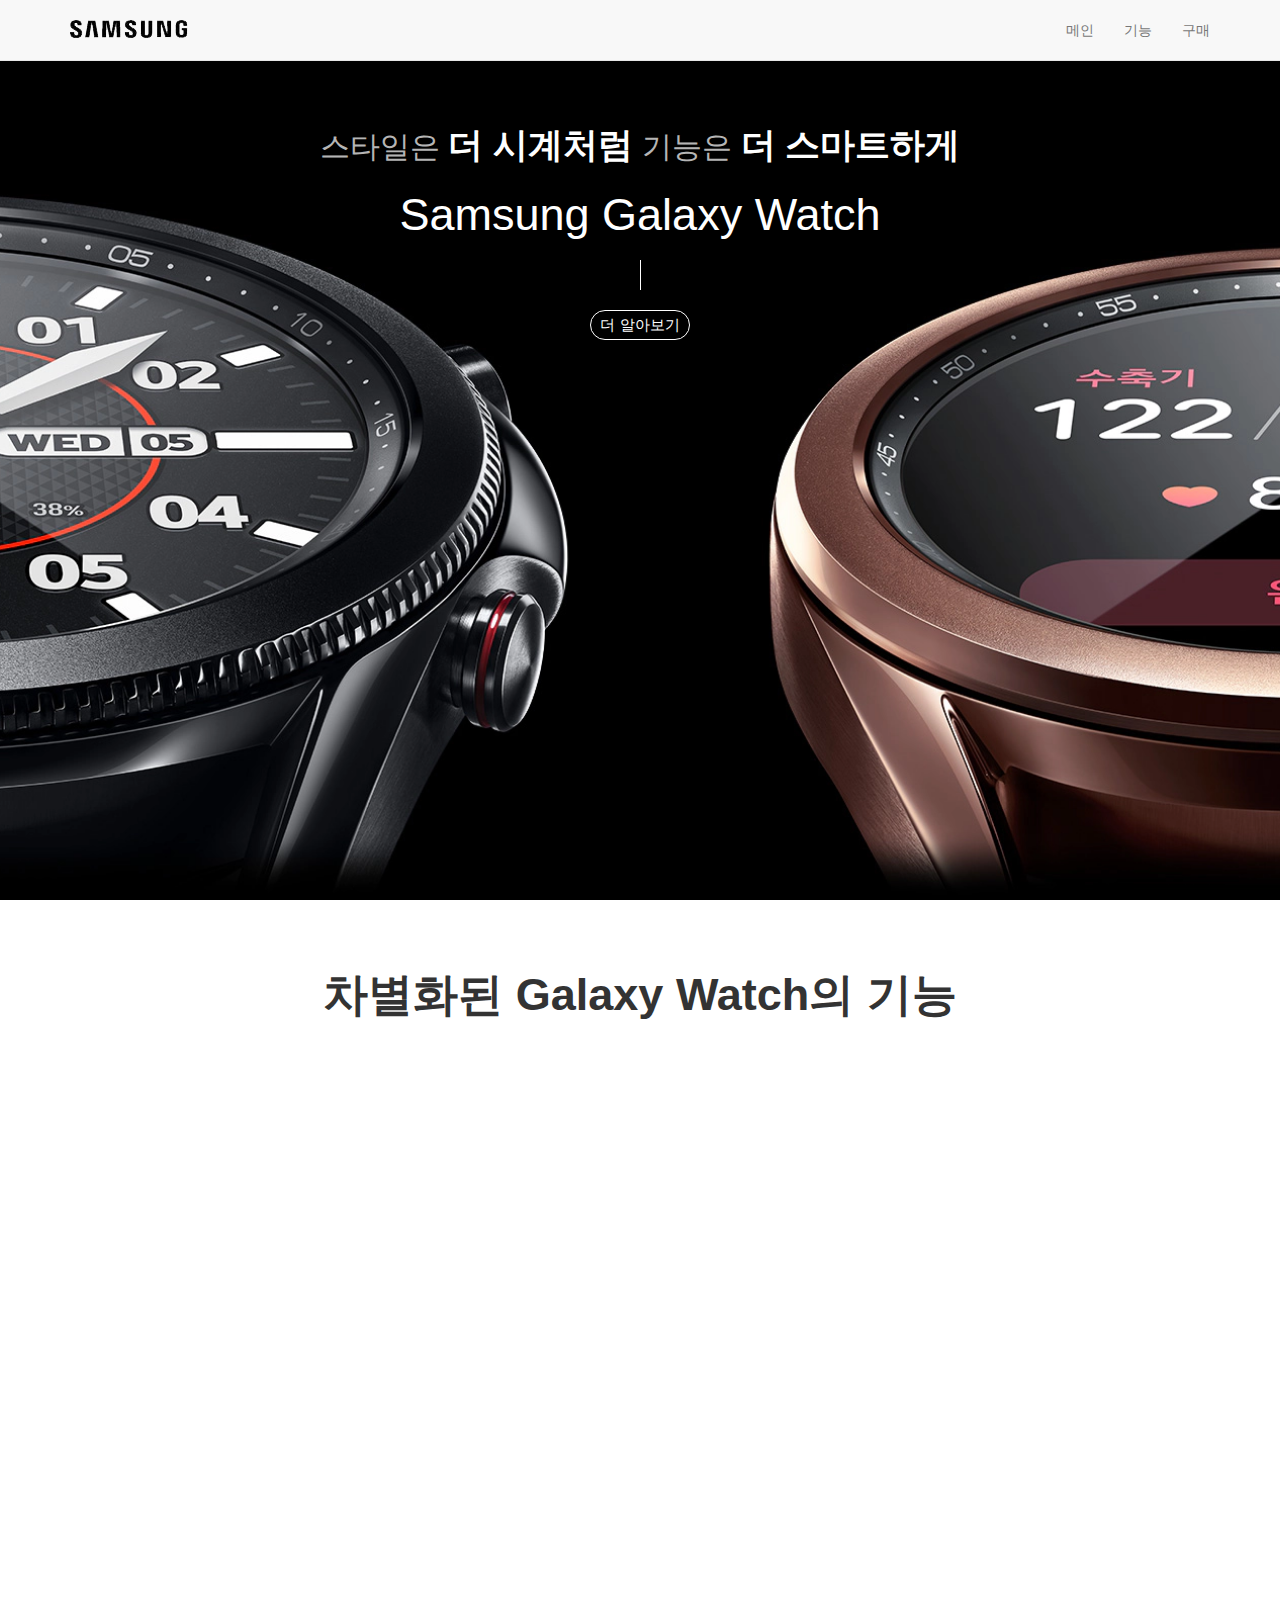
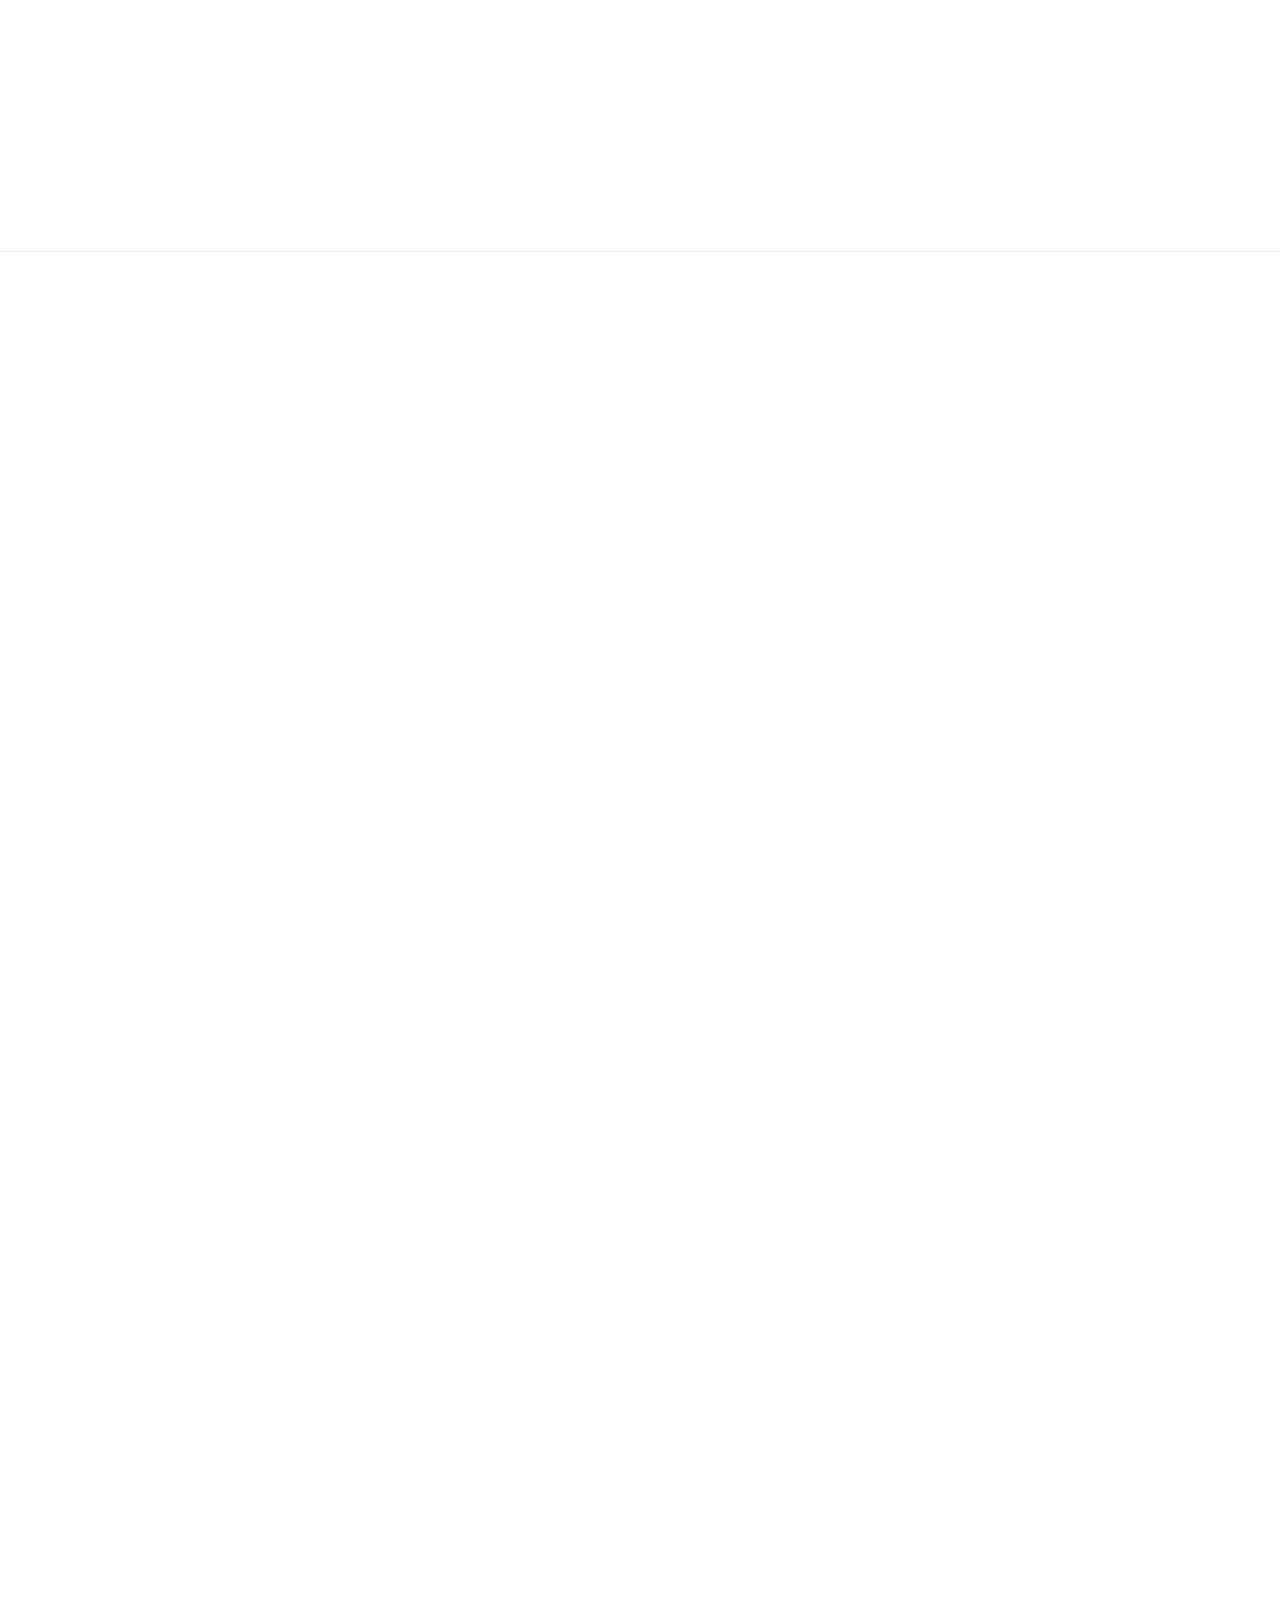
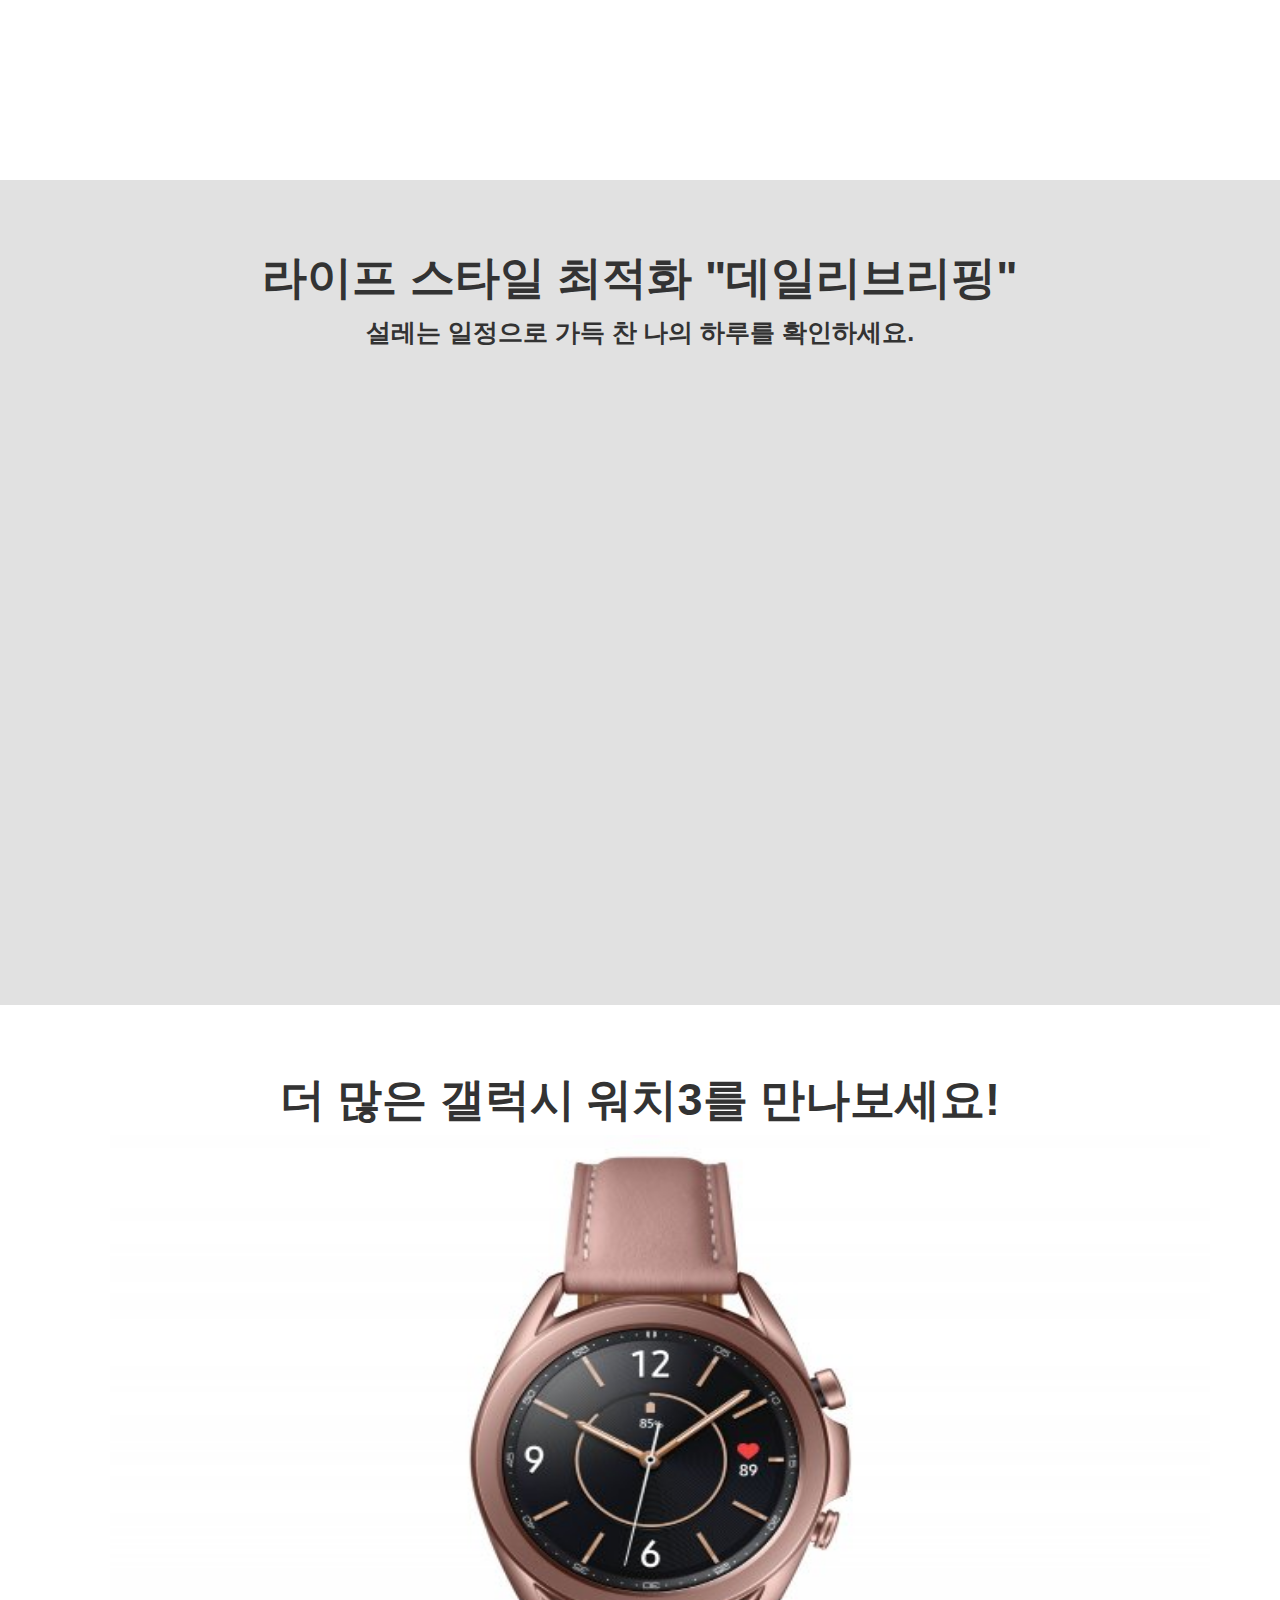
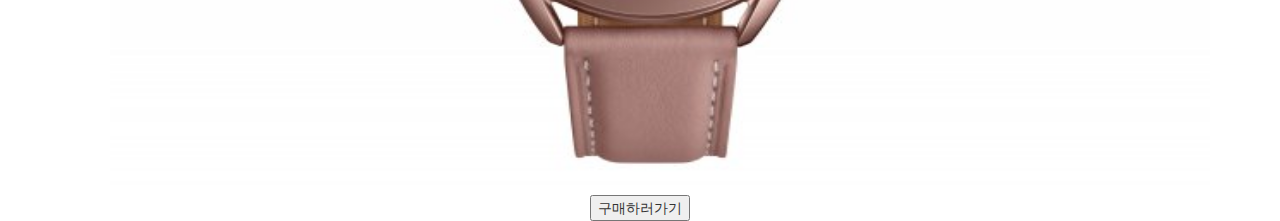
==== commit 7a94ae67: "Galaxy" ====
--- a/index.html
+++ b/index.html
@@ -14,7 +14,7 @@
     <!-- jquery -->
     <script src="https://code.jquery.com/jquery-3.2.1.min.js"></script>
     <!-- css -->
-    <link rel="stylesheet" href="css/style2.css">
+    <link rel="stylesheet" href="css/style.css">
 </head>
 <body>
     <nav class="navbar navbar-default navbar-fixed-top">
@@ -148,46 +148,55 @@
     <section id="section04">
         <div class="container">
             <h1 class="sec04-text text-center">더 많은 갤럭시 워치3를 만나보세요!</h1>  
-            <div id="myCarousel" class="carousel slide" data-ride="carousel">
-              <!-- Indicators -->
-              <ol class="carousel-indicators">
-                <li data-target="#myCarousel" data-slide-to="0" class="active"></li>
-                <li data-target="#myCarousel" data-slide-to="1"></li>
-                <li data-target="#myCarousel" data-slide-to="2"></li>
-              </ol>
-          
-              <!-- Wrapper for slides -->
-              <div class="carousel-inner text-center">
-                <div class="item active">
-                  <img src="images/img1.jpg" alt="" style="width:100%;">
-                </div>
-          
-                <div class="item">
-                  <img src="images/img2.jpg" alt="" style="width:100%;">
-                </div>
-              
-                <div class="item">
-                  <img src="images/img3.jpg" alt="" style="width:100%;">
-                </div>
-              </div>
-          
-              <!-- Left and right controls -->
-              <a class="left carousel-control" href="#myCarousel" data-slide="prev">
-                <span class="glyphicon glyphicon-chevron-left"></span>
-                <span class="sr-only">Previous</span>
-              </a>
-              <a class="right carousel-control" href="#myCarousel" data-slide="next">
-                <span class="glyphicon glyphicon-chevron-right"></span>
-                <span class="sr-only">Next</span>
-              </a>
+            <div id="slide_wrap">
+                <div class="slide_box">
+                    <ul>
+                        <li><a href="#"><img src="images/img1.jpg" alt="슬라이드1"></a></li>
+                        <li><a href="#"><img src="images/img2.jpg" alt="슬라이드2"></a></li>
+                        <li><a href="#"><img src="images/img3.jpg" alt="슬라이드3"></a></li>
+                        <li><a href="#"><img src="images/img4.jpg" alt="슬라이드4"></a></li>
+                        <li><a href="#"><img src="images/img5.jpg" alt="슬라이드5"></a></li>
+                        <li><a href="#"><img src="images/img6.jpg" alt="슬라이드6"></a></li>
+                        <li><a href="#"><img src="images/img7.jpg" alt="슬라이드6"></a></li>
+                    </ul>
+                </div>
             </div>
             <div class="col-sm-12 text-center"><a href="https://www.samsung.com/sec/eventList/galaxy_watch3_launching/" target="_blank"><button>구매하러가기</button></a></div>
         </div>
     </section>
     <script>
-    $('.carousel').carousel({ 
-        interval: 2000
-    }); //기본 5초 })
+    $(function(){
+        setInterval(function(){
+            $(".slide_box").delay("2500");
+            $(".slide_box").animate({
+                marginLeft: "-1100px"
+            }, 500);
+            $(".slide_box").delay("2500");
+            $(".slide_box").animate({
+                marginLeft: "-2200px"
+            }, 500);
+            $(".slide_box").delay("2500");
+            $(".slide_box").animate({
+                marginLeft: "-3300px"
+            }, 500);
+            $(".slide_box").delay("2500");
+            $(".slide_box").animate({
+                marginLeft: "-4400px"
+            }, 500);
+            $(".slide_box").delay("2500");
+            $(".slide_box").animate({
+                marginLeft: "-5500px"
+            }, 500);
+            $(".slide_box").delay("2500");
+            $(".slide_box").animate({
+                marginLeft: "-6600px"
+            }, 500);
+            $(".slide_box").delay("2500");
+            $(".slide_box").animate({
+                marginLeft: "0px"
+            }, 500);
+        });
+    })
     </script>
     
    <script>
--- a/css/style.css
+++ b/css/style.css
@@ -0,0 +1,411 @@
+html,body{
+    font-family: 'NanumSquare', sans-serif !important; 
+    overflow-x: hidden;
+}
+.row{
+    margin-left: 0;
+    margin-right: 0;
+}
+#section01{
+    background: url(../images/bg.webp);
+    width: 100%;
+    height: 100vh;
+    background-repeat: no-repeat;
+    background-position: center;
+    background-size: cover;
+}
+.navbar{
+    margin: 0;
+    padding: 5px 0;
+}
+.white-text{
+    color: #fff;
+}
+.main-text{
+    padding-top: 120px;
+}
+.big-text{
+    font-size: 45px;
+}
+.sub-text{
+    font-size: 30px;
+    color: #b5b5b5;
+}
+.bar{
+    width: 0.5px;
+    height: 30px;
+    background: #fff;
+    margin: 0 auto;
+    position: relative;
+    top: 10px;
+}
+.red{
+    font-size: 35px;
+    font-weight: bold;
+    color: #fff;
+    /* color: #990000; */
+}
+.blue{
+    /* color: #003399; */
+    font-size: 35px;
+    font-weight: bold;
+    color: #fff;
+}
+.more-text{
+    width: 100px;
+    height: 30px;
+    display: flex;
+    justify-content: center;
+    align-items: center;
+    margin: 0 auto;
+    margin-top: 30px;
+    border: 1px solid #fff;
+    border-radius: 50px;
+    font-size: 15px;
+}
+.more-text p{
+    margin: 0;
+}
+.main-text a{
+    text-decoration: none;
+    color: #fff;
+}
+.more-text:hover{
+    color: #000;
+    background: #fff;
+    font-weight: bold;
+    transition: all 0.5s;
+}
+/* section01 end */
+
+#section02{
+    width: 100%;
+    height: 100%;
+    padding-bottom: 5%;
+}
+.sec02-text{
+    font-weight: bold;
+    font-size: 45px;
+    padding-top: 50px;
+}
+.content01-img img{
+    width: 100%;
+    margin-top: 8px;
+}
+.content02-img img{
+    width: 100%;
+    margin-top: 8px;
+}
+.content03-img img{
+    width: 100%;
+    margin-top: 8px;
+}
+.content01-img:hover{
+    border-radius: 20px;
+    box-shadow: 1px 1px 2px 1px gray;
+    transition: .1s;
+}
+.content02-img:hover{
+    border-radius: 20px;
+    box-shadow: 1px 1px 2px 1px gray; 
+    transition: 0.1s;
+}
+.content03-img:hover{
+    border-radius: 20px;
+    box-shadow: 1px 1px 2px 1px gray; 
+    transition: 0.1s;
+}
+.content-main-text{
+    font-weight: bold;
+    font-size: 30px;
+}
+.content-sub-text{
+    font-size: 16px;
+    line-height: 35px;
+    color: #a1a1a1;
+}
+.sec02-water{
+    padding-top: 90px;
+}
+.water{
+    width: 100%;
+    height: 600px;
+}
+.sec02-sub-text{
+    padding-top: 15%;
+}
+.sec02-sub-text h2{
+    font-size: 40px;
+}
+.sec02-gps{
+    padding-top: 90px;
+}
+.gps{
+    width: 100%;
+    height: 600px;
+}
+hr{
+    margin-top: 70px;
+}
+.sec02-sub-content{
+    margin-top: 5%;
+}
+.well{
+    width: 730px;
+    border: none;
+    padding: 0px;
+}
+.align{
+    margin-top: 8%;
+}
+.sec02-txt{
+    font-size: 18px;
+}
+.help{
+    width: 730px;
+}
+.flex{
+    display: flex;
+}
+.sleep{
+    width: 730px;
+}
+/* section03 start */
+#section03{
+    width: 100%;
+    height: auto;
+    background:#e1e1e1;
+    padding-bottom: 5%;
+}
+.sec03-text{
+    font-weight: bold;
+    font-size: 45px;
+    padding-top: 50px;
+    line-height: 55px;
+}
+.memo{
+    font-size: 30px;
+    font-weight: bold;
+    padding-top: 35%;
+    padding-left: 180px;
+}
+.sec02-subtext{
+    font-size: 25px;
+    font-weight: bold;
+    color: #333;
+    padding-bottom: 30px;
+}
+.sec03-subcontent{
+    padding-top: 15%;
+}
+.daily-img{
+    width: 55%;
+}
+.daily-img img{
+    width: 100%;
+    height: 100%;
+}
+.myday{
+    width: 55%;
+    height: 680px;
+    padding-top: 50px;
+}
+.myday img{
+    width: 90%;
+    height: 100%;
+}
+@import "lesshat";
+
+.ba-slider {
+    width: 80%;
+    height: 550px;
+    position: relative;
+    overflow: hidden;
+    margin: 0 auto;
+}
+.ba-slider img {
+    width: 100%;
+    height: 100%;
+    display:block;
+}
+.resize {
+    position: absolute;
+    top:0;
+    left: 0;
+    height: 100%;
+    width: 50%;
+    overflow: hidden;
+}
+.handle { /* Thin line seperator */
+  position:absolute; 
+  left:50%;
+  top:0;
+  bottom:0;
+  width:4px;
+  margin-left:-2px;
+  background: rgba(0,0,0,.5);
+  cursor: ew-resize;
+}
+.handle:after {  /* Big orange knob  */
+    position: absolute;
+    top: 50%;
+    width: 64px;
+    height: 64px;
+    margin: -32px 0 0 -32px;
+ 
+    content:'\21d4';
+    color:#ccc;
+    font-weight:bold;
+    font-size:36px;
+    text-align:center;
+    line-height:64px;
+ 
+    background: #333; /* @orange */
+    border:1px solid #333; /* darken(@orange, 5%) */
+    border-radius: 50%;
+    transition:all 0.3s ease;
+    box-shadow:
+      0 2px 6px rgba(0,0,0,.3), 
+      inset 0 2px 0 rgba(255,255,255,.5),
+      inset 0 60px 50px -30px #333; /* lighten(@orange, 20%)*/ 
+}
+.draggable:after {
+    width: 48px;
+    height: 48px;
+    margin: -24px 0 0 -24px;
+    line-height:48px;
+    font-size:30px;
+}
+
+#section04{
+    width: 100%;
+    height: auto;
+    background:#fff;
+}
+.sec04-text{
+    font-weight: bold;
+    font-size: 45px;
+    padding-top: 50px;
+}
+.carousel-control {
+    text-shadow: 0 1px 2px rgba(0,0,0,1);
+}
+.carousel-control.right {
+    background-image: -webkit-linear-gradient(left,rgba(0,0,0,0) 0,rgba(0,0,0,0) 100%);
+}
+.carousel-control.left {
+    background-image: -webkit-linear-gradient(left,rgba(0,0,0,0) 0,rgba(0,0,0,0) 100%);
+}
+a{
+    color: inherit;
+}
+#slide_wrap{
+    width: 1200px;
+    height: 100%;
+    overflow: hidden;
+    margin: 0 auto;
+}
+.slide_box ul li{
+    list-style: none;
+}
+.slide_box{
+    overflow: hidden;
+}
+.slide_box ul{
+    display: flex;
+}
+.slide_box ul li a img{
+    border: 0;
+    width: 1100px;
+    height: 650px;
+    transition: 1s;
+}
+@media(max-width: 767px){
+    .sec02-text{
+        font-size: 35px;
+    }
+    .content01-img:hover{
+        border: none;
+        border-radius: 0px;
+        box-shadow: 0 0 0 #fff;
+        transition: 0;
+    }
+    .content02-img:hover{
+        border-radius: 0px;
+        box-shadow: 0 0 0 #fff;
+        transition: 0;
+    }
+    .flex{
+        flex-direction: column-reverse;
+    }
+    .content03-img:hover{
+        border-radius: 0;
+        box-shadow: 0 0 0 #fff;
+        transition: 0.1s;
+    }
+    .sec03-text{
+        font-size: 35px;
+    }
+    .memo{        
+        padding-top: 20%;
+        padding-left: 0px;
+        text-align: center;
+    }
+    .daily-img img{
+        width: 100%;
+        height: 550px;
+    }
+    .daily-img{
+        width: 100%;
+    }
+    .watch{
+        width: 220px;
+    }
+    .map{
+        width: 60px;
+        position: relative;
+        left: 40px;
+        top: 250px;
+        animation: icon 3s infinite;
+    }
+    .t{
+        width: 60px;
+        position: relative;
+        left: 50px;
+        top: 500px;
+        animation: icon 3s infinite;
+    }
+    .melon{
+        width: 60px;
+        position: relative;
+        left: 0px;
+        bottom: 0px;
+        top: 250px;
+        animation: icon 3s infinite;
+    }
+    .a{
+        width: 60px;
+        position: relative;
+        top: -380px;
+        left: 310px;
+        animation: icon 3s infinite;
+    }
+    .wear{
+        width: 60px;
+        position: relative;
+        top: -300px;
+        left: 350px;
+        animation: icon 3s infinite;
+    }
+    .gini{
+        width: 60px;
+        position: relative;
+        top: -200px;
+        left: 320px;
+        animation: icon 3s infinite;
+    }
+    .sec04-content{
+        position: relative;
+    }
+   
+}